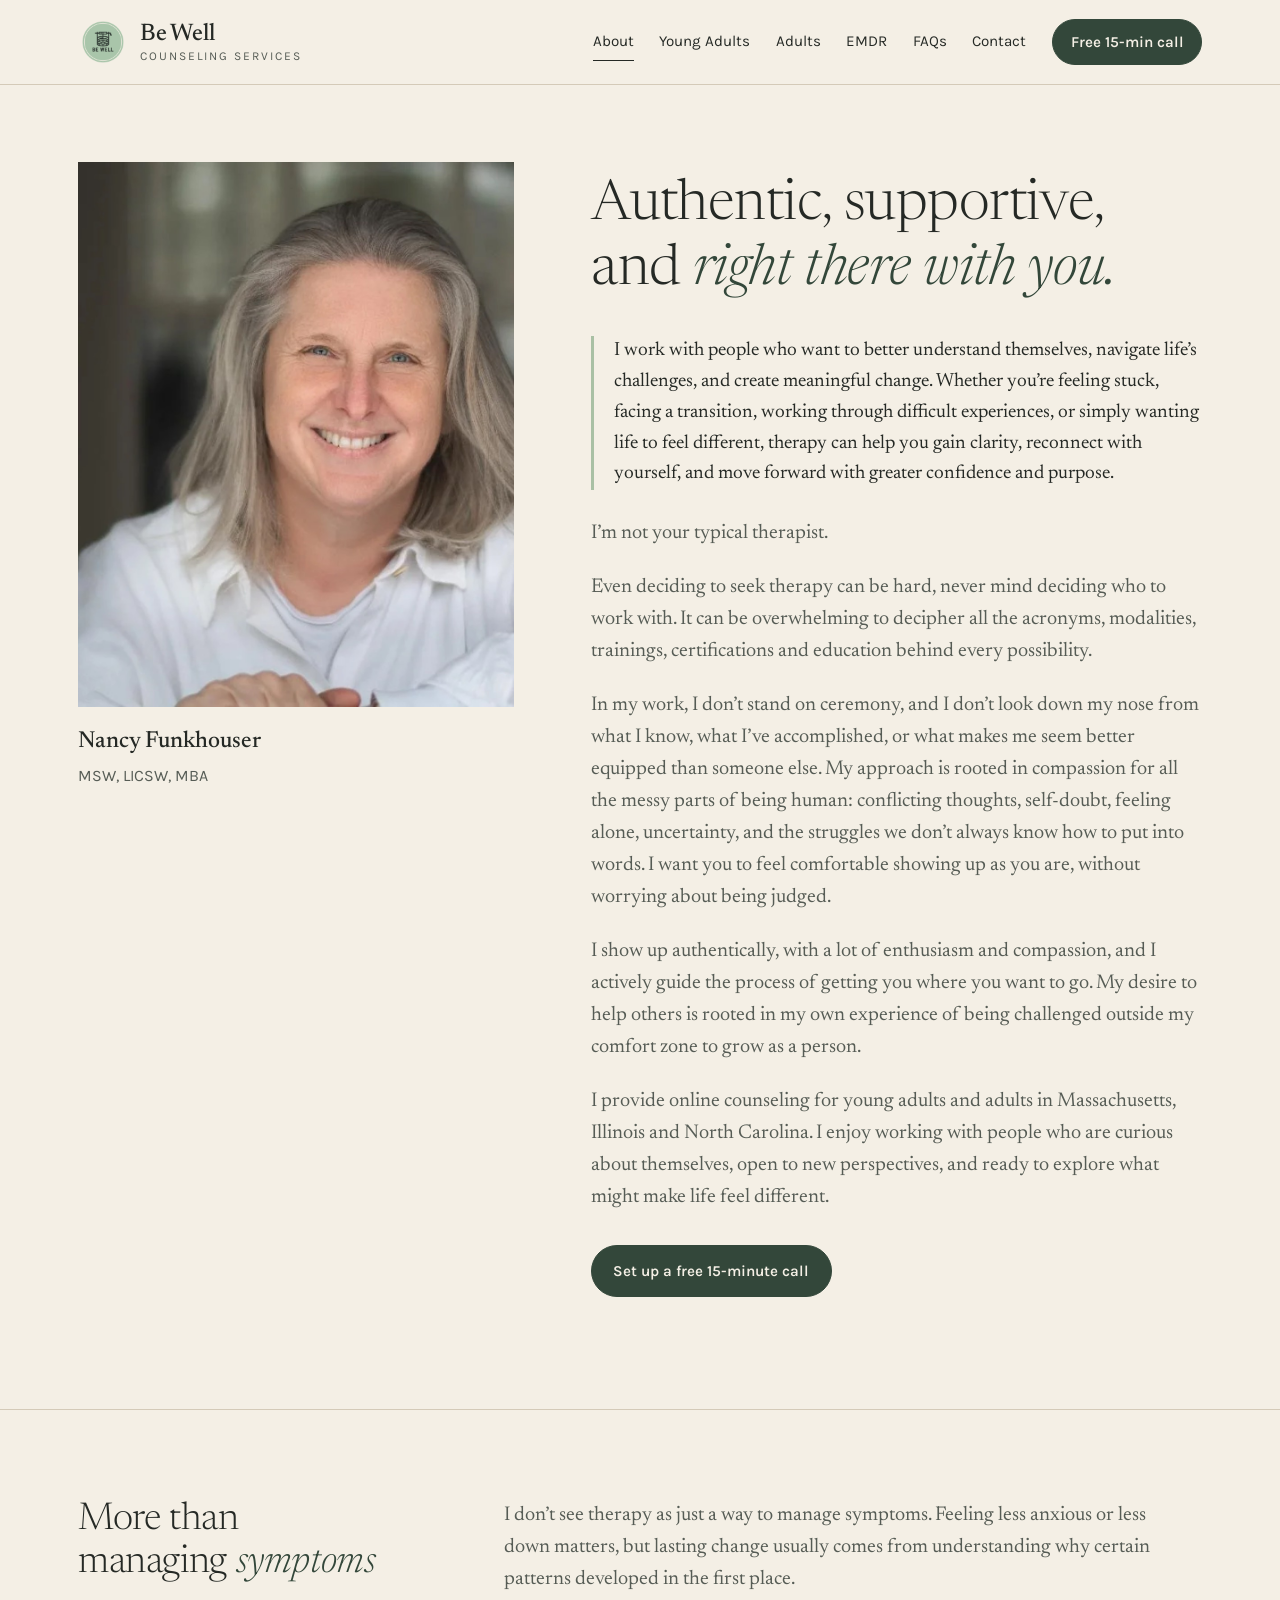
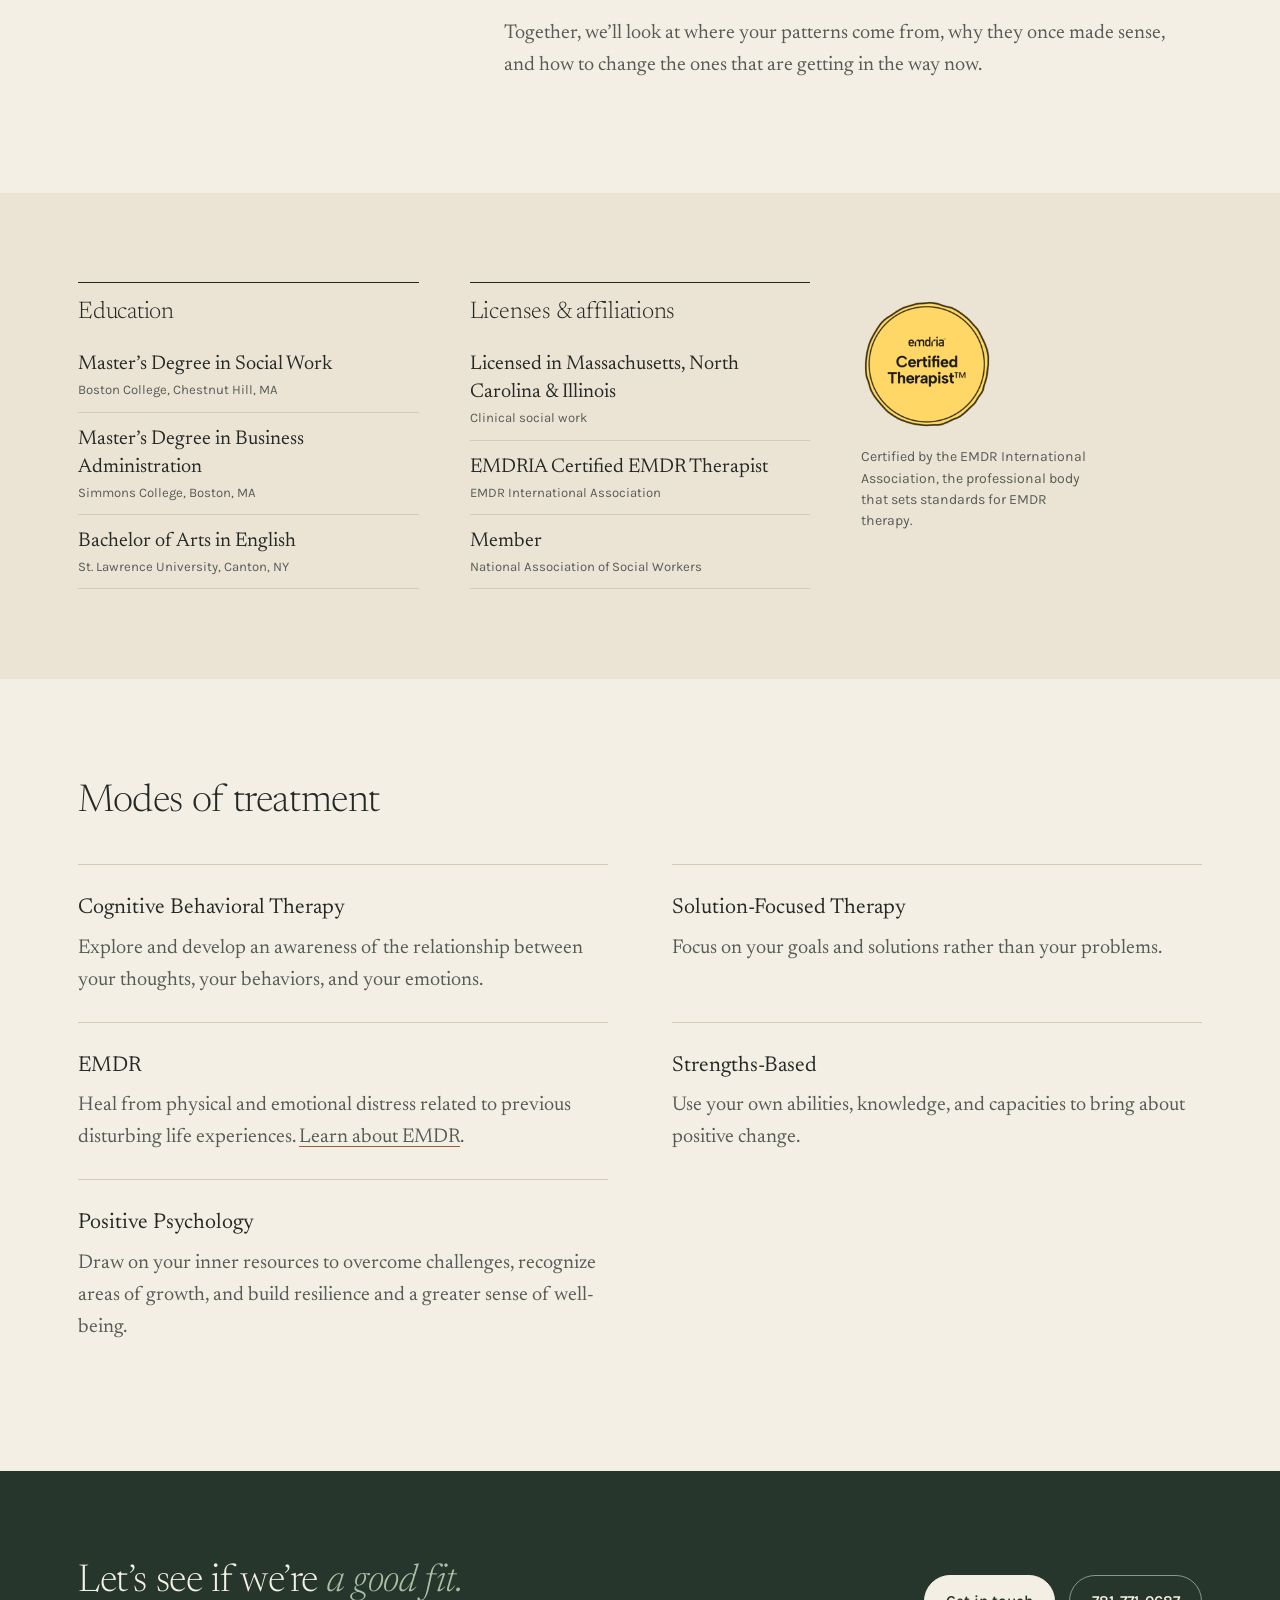
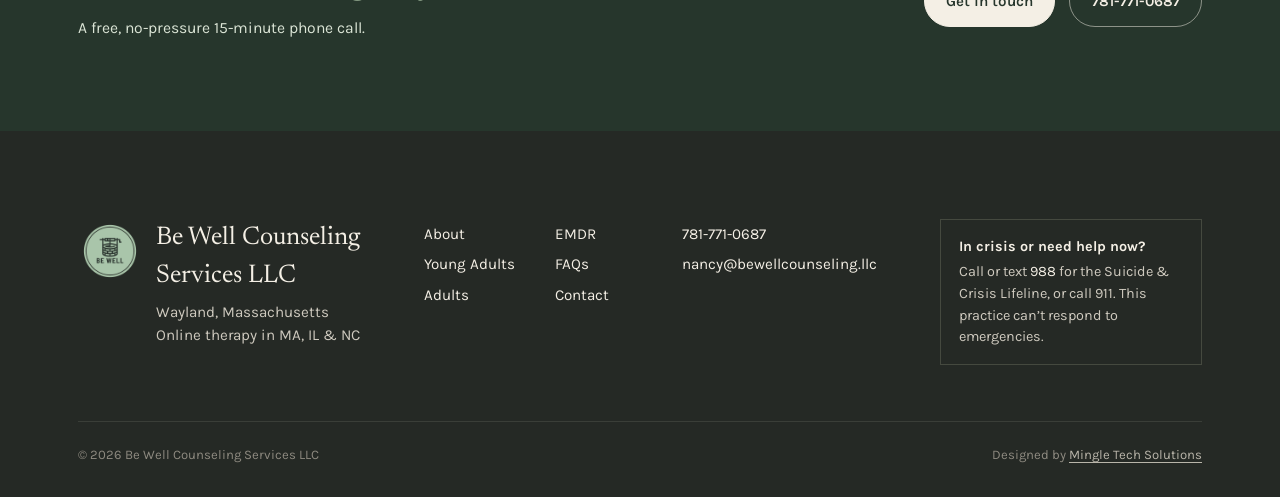
==== about.html @ 09e60519 "Shorten About photo caption to credentials only Co-Authored-By: Claude Opus 5.5 <noreply@anthropic.c" ====
<!doctype html>
<html lang="en">
<head>
  <meta charset="utf-8">
  <meta name="viewport" content="width=device-width, initial-scale=1">
  <title>About Nancy Funkhouser, LICSW | Be Well Counseling Services</title>
  <meta name="description" content="Nancy Funkhouser, MSW, LICSW, MBA is a licensed clinical social worker and EMDRIA Certified EMDR Therapist offering online therapy in MA, IL and NC.">
  <link rel="canonical" href="https://www.bewellcounseling.llc/about.html">
  <meta name="robots" content="index, follow, max-image-preview:large">
  <meta name="theme-color" content="#33473a">
  <meta property="og:type" content="website">
  <meta property="og:site_name" content="Be Well Counseling Services">
  <meta property="og:locale" content="en_US">
  <meta property="og:title" content="About Nancy Funkhouser, LICSW | Be Well Counseling Services">
  <meta property="og:description" content="Nancy Funkhouser, MSW, LICSW, MBA is a licensed clinical social worker and EMDRIA Certified EMDR Therapist offering online therapy in MA, IL and NC.">
  <meta property="og:url" content="https://www.bewellcounseling.llc/about.html">
  <meta property="og:image" content="https://www.bewellcounseling.llc/assets/img/og-image.jpg">
  <meta property="og:image:width" content="1200">
  <meta property="og:image:height" content="630">
  <meta property="og:image:alt" content="Nancy Funkhouser, LICSW, smiling on a sofa">
  <meta name="twitter:card" content="summary_large_image">
  <meta name="twitter:title" content="About Nancy Funkhouser, LICSW | Be Well Counseling Services">
  <meta name="twitter:description" content="Nancy Funkhouser, MSW, LICSW, MBA is a licensed clinical social worker and EMDRIA Certified EMDR Therapist offering online therapy in MA, IL and NC.">
  <meta name="twitter:image" content="https://www.bewellcounseling.llc/assets/img/og-image.jpg">
  <link rel="icon" href="assets/img/logo.png">
  <link rel="apple-touch-icon" href="assets/img/logo.png">
  <link rel="preconnect" href="https://fonts.googleapis.com">
  <link rel="preconnect" href="https://fonts.gstatic.com" crossorigin>
  <link href="https://fonts.googleapis.com/css2?family=Karla:wght@400;500;600&family=Newsreader:ital,opsz,wght@0,6..72,300..600;1,6..72,300..600&display=swap" rel="stylesheet">
  <link rel="stylesheet" href="assets/css/site.css">
  <script>document.documentElement.classList.add("js");</script>
  <script type="application/ld+json">
{
  "@context": "https://schema.org",
  "@graph": [
    {
      "@type": [
        "MedicalBusiness",
        "ProfessionalService"
      ],
      "@id": "https://www.bewellcounseling.llc/#practice",
      "name": "Be Well Counseling Services LLC",
      "alternateName": "Be Well Counseling Services",
      "url": "https://www.bewellcounseling.llc/",
      "logo": "https://www.bewellcounseling.llc/assets/img/logo.png",
      "image": "https://www.bewellcounseling.llc/assets/img/og-image.jpg",
      "description": "Online therapy and EMDR for adults and young adults (17+) in Massachusetts, Illinois and North Carolina with Nancy Funkhouser, MSW, LICSW, MBA.",
      "telephone": "+1-781-771-0687",
      "email": "nancy@bewellcounseling.llc",
      "address": {
        "@type": "PostalAddress",
        "addressLocality": "Wayland",
        "addressRegion": "MA",
        "addressCountry": "US"
      },
      "areaServed": [
        {
          "@type": "State",
          "name": "Massachusetts"
        },
        {
          "@type": "State",
          "name": "Illinois"
        },
        {
          "@type": "State",
          "name": "North Carolina"
        }
      ],
      "priceRange": "$200 per 55-minute session",
      "paymentAccepted": "Credit card, HSA, FSA, BCBS insurance",
      "isAcceptingNewPatients": true,
      "medicalSpecialty": "Psychiatric",
      "founder": {
        "@id": "https://www.bewellcounseling.llc/#nancy"
      },
      "employee": {
        "@id": "https://www.bewellcounseling.llc/#nancy"
      },
      "knowsAbout": [
        "Anxiety",
        "Depression",
        "Trauma",
        "EMDR therapy",
        "Stress",
        "Life transitions",
        "Relationships",
        "Parenting",
        "Young adult therapy",
        "Online therapy"
      ],
      "hasOfferCatalog": {
        "@type": "OfferCatalog",
        "name": "Therapy services",
        "itemListElement": [
          {
            "@type": "Offer",
            "itemOffered": {
              "@type": "Service",
              "name": "Therapy for adults",
              "url": "https://www.bewellcounseling.llc/adults.html",
              "serviceType": "Online therapy"
            }
          },
          {
            "@type": "Offer",
            "itemOffered": {
              "@type": "Service",
              "name": "Therapy for young adults (17+)",
              "url": "https://www.bewellcounseling.llc/young-adults.html",
              "serviceType": "Online therapy"
            }
          },
          {
            "@type": "Offer",
            "itemOffered": {
              "@type": "Service",
              "name": "EMDR therapy",
              "url": "https://www.bewellcounseling.llc/emdr.html",
              "serviceType": "Online therapy"
            }
          }
        ]
      }
    },
    {
      "@type": "Person",
      "@id": "https://www.bewellcounseling.llc/#nancy",
      "name": "Nancy Funkhouser",
      "honorificSuffix": "MSW, LICSW, MBA",
      "jobTitle": "Licensed Independent Clinical Social Worker",
      "url": "https://www.bewellcounseling.llc/about.html",
      "image": "https://www.bewellcounseling.llc/assets/img/nancy-wide.jpg",
      "worksFor": {
        "@id": "https://www.bewellcounseling.llc/#practice"
      },
      "alumniOf": [
        {
          "@type": "CollegeOrUniversity",
          "name": "Boston College"
        },
        {
          "@type": "CollegeOrUniversity",
          "name": "Simmons College"
        },
        {
          "@type": "CollegeOrUniversity",
          "name": "St. Lawrence University"
        }
      ],
      "memberOf": {
        "@type": "Organization",
        "name": "National Association of Social Workers"
      },
      "hasCredential": [
        {
          "@type": "EducationalOccupationalCredential",
          "credentialCategory": "license",
          "name": "Licensed Independent Clinical Social Worker (LICSW)",
          "recognizedBy": [
            {
              "@type": "State",
              "name": "Massachusetts"
            },
            {
              "@type": "State",
              "name": "Illinois"
            },
            {
              "@type": "State",
              "name": "North Carolina"
            }
          ]
        },
        {
          "@type": "EducationalOccupationalCredential",
          "credentialCategory": "certification",
          "name": "EMDRIA Certified EMDR Therapist",
          "recognizedBy": {
            "@type": "Organization",
            "name": "EMDR International Association"
          }
        }
      ],
      "knowsAbout": [
        "EMDR therapy",
        "Anxiety",
        "Depression",
        "Trauma",
        "Cognitive Behavioral Therapy",
        "Solution-Focused Therapy",
        "Positive Psychology"
      ]
    },
    {
      "@type": "WebSite",
      "@id": "https://www.bewellcounseling.llc/#website",
      "url": "https://www.bewellcounseling.llc/",
      "name": "Be Well Counseling Services",
      "publisher": {
        "@id": "https://www.bewellcounseling.llc/#practice"
      },
      "inLanguage": "en-US"
    }
  ]
}
  </script>
  <script type="application/ld+json">
{
  "@context": "https://schema.org",
  "@type": "AboutPage",
  "@id": "https://www.bewellcounseling.llc/about.html#webpage",
  "url": "https://www.bewellcounseling.llc/about.html",
  "name": "About Nancy Funkhouser, LICSW | Be Well Counseling Services",
  "description": "Nancy Funkhouser, MSW, LICSW, MBA is a licensed clinical social worker and EMDRIA Certified EMDR Therapist offering online therapy in MA, IL and NC.",
  "isPartOf": {
    "@id": "https://www.bewellcounseling.llc/#website"
  },
  "about": {
    "@id": "https://www.bewellcounseling.llc/#practice"
  },
  "inLanguage": "en-US",
  "mainEntity": {
    "@id": "https://www.bewellcounseling.llc/#nancy"
  },
  "breadcrumb": {
    "@type": "BreadcrumbList",
    "itemListElement": [
      {
        "@type": "ListItem",
        "position": 1,
        "name": "Home",
        "item": "https://www.bewellcounseling.llc/"
      },
      {
        "@type": "ListItem",
        "position": 2,
        "name": "About Nancy Funkhouser, LICSW",
        "item": "https://www.bewellcounseling.llc/about.html"
      }
    ]
  }
}
  </script>
</head>
<body>
  <a class="skip" href="#main">Skip to content</a>

  <header class="site-header">
    <div class="wrap">
      <a class="brand" href="index.html">
        <img src="assets/img/logo.png" alt="" width="50" height="50">
        <span><strong>Be Well</strong><small>Counseling Services</small></span>
      </a>
      <button class="menu-toggle" aria-expanded="false" aria-controls="site-nav"><span>Menu</span></button>
      <nav class="nav" id="site-nav" aria-label="Main">
        <a href="about.html" aria-current="page">About</a>
        <a href="young-adults.html">Young Adults</a>
        <a href="adults.html">Adults</a>
        <a href="emdr.html">EMDR</a>
        <a href="faqs.html">FAQs</a>
        <a href="contact.html">Contact</a>
        <a class="btn" href="contact.html">Free 15-min call</a>
      </nav>
    </div>
  </header>

  <main id="main">
    <section class="about-top">
      <div class="wrap">
        <figure>
          <img src="assets/img/nancy-wide.jpg" alt="Portrait of Nancy Funkhouser" width="1080" height="732">
          <figcaption><b>Nancy Funkhouser</b><span>MSW, LICSW, MBA</span></figcaption>
        </figure>
        <div class="body">
          <h1>Authentic, supportive, and <em>right there with you.</em></h1>
          <p class="about-lead">I work with people who want to better understand themselves, navigate life’s challenges, and create meaningful change. Whether you’re feeling stuck, facing a transition, working through difficult experiences, or simply wanting life to feel different, therapy can help you gain clarity, reconnect with yourself, and move forward with greater confidence and purpose.</p>
          <p>I’m not your typical therapist.</p>
          <p>Even deciding to seek therapy can be hard, never mind deciding who to work with. It can be overwhelming to decipher all the acronyms, modalities, trainings, certifications and education behind every possibility.</p>
          <p>In my work, I don’t stand on ceremony, and I don’t look down my nose from what I know, what I’ve accomplished, or what makes me seem better equipped than someone else. My approach is rooted in compassion for all the messy parts of being human: conflicting thoughts, self-doubt, feeling alone, uncertainty, and the struggles we don’t always know how to put into words. I want you to feel comfortable showing up as you are, without worrying about being judged.</p>
          <p>I show up authentically, with a lot of enthusiasm and compassion, and I actively guide the process of getting you where you want to go. My desire to help others is rooted in my own experience of being challenged outside my comfort zone to grow as a person.</p>
          <p>I provide online counseling for young adults and adults in Massachusetts, Illinois and North Carolina. I enjoy working with people who are curious about themselves, open to new perspectives, and ready to explore what might make life feel different.</p>
          <p style="margin-top:32px"><a class="btn" href="contact.html">Set up a free 15-minute call</a></p>
        </div>
      </div>
    </section>

    <section class="lede-block" style="border-top: 1px solid var(--rule)">
      <div class="wrap">
        <div>
          <h2>More than managing <em>symptoms</em></h2>
        </div>
        <div class="body">
          <p>I don’t see therapy as just a way to manage symptoms. Feeling less anxious or less down matters, but lasting change usually comes from understanding why certain patterns developed in the first place.</p>
          <p>Together, we’ll look at where your patterns come from, why they once made sense, and how to change the ones that are getting in the way now.</p>
        </div>
      </div>
    </section>

    <section class="cv">
      <div class="wrap">
        <div class="reveal">
          <h2>Education</h2>
          <ul>
            <li>Master’s Degree in Social Work<small>Boston College, Chestnut Hill, MA</small></li>
            <li>Master’s Degree in Business Administration<small>Simmons College, Boston, MA</small></li>
            <li>Bachelor of Arts in English<small>St. Lawrence University, Canton, NY</small></li>
          </ul>
        </div>
        <div class="reveal">
          <h2>Licenses &amp; affiliations</h2>
          <ul>
            <li>Licensed in Massachusetts, North Carolina &amp; Illinois<small>Clinical social work</small></li>
            <li>EMDRIA Certified EMDR Therapist<small>EMDR International Association</small></li>
            <li>Member<small>National Association of Social Workers</small></li>
          </ul>
        </div>
        <div class="reveal cv__badge">
          <img src="assets/img/emdria-certified.png" alt="EMDRIA Certified Therapist badge" width="200" height="200" loading="lazy">
          <p>Certified by the EMDR International Association, the professional body that sets standards for EMDR therapy.</p>
        </div>
      </div>
    </section>

    <section class="modes">
      <div class="wrap">
        <h2>Modes of treatment</h2>
        <dl>
          <div class="reveal"><dt>Cognitive Behavioral Therapy</dt><dd>Explore and develop an awareness of the relationship between your thoughts, your behaviors, and your emotions.</dd></div>
          <div class="reveal"><dt>Solution-Focused Therapy</dt><dd>Focus on your goals and solutions rather than your problems.</dd></div>
          <div class="reveal"><dt>EMDR</dt><dd>Heal from physical and emotional distress related to previous disturbing life experiences. <a href="emdr.html">Learn about EMDR</a>.</dd></div>
          <div class="reveal"><dt>Strengths-Based</dt><dd>Use your own abilities, knowledge, and capacities to bring about positive change.</dd></div>
          <div class="reveal"><dt>Positive Psychology</dt><dd>Draw on your inner resources to overcome challenges, recognize areas of growth, and build resilience and a greater sense of well-being.</dd></div>
        </dl>
      </div>
    </section>

    <section class="cta-band">
      <div class="wrap">
        <div>
          <h2>Let’s see if we’re <em>a good fit.</em></h2>
          <p>A free, no-pressure 15-minute phone call.</p>
        </div>
        <div class="actions">
          <a class="btn btn--light" href="contact.html">Get in touch</a>
          <a class="btn btn--ghost" href="tel:+17817710687">781-771-0687</a>
        </div>
      </div>
    </section>
  </main>

  <footer class="site-footer">
    <div class="wrap">
      <div class="footer-top">
        <div class="footer-brand">
          <img src="assets/img/logo.png" alt="" width="64" height="64">
          <p><strong>Be Well Counseling Services LLC</strong>Wayland, Massachusetts<br>Online therapy in MA, IL &amp; NC</p>
        </div>
        <nav aria-label="Footer">
          <ul class="footer-links">
            <li><a href="about.html">About</a></li>
            <li><a href="young-adults.html">Young Adults</a></li>
            <li><a href="adults.html">Adults</a></li>
            <li><a href="emdr.html">EMDR</a></li>
            <li><a href="faqs.html">FAQs</a></li>
            <li><a href="contact.html">Contact</a></li>
          </ul>
        </nav>
        <ul>
          <li><a href="tel:+17817710687">781-771-0687</a></li>
          <li><a href="mailto:nancy@bewellcounseling.llc">nancy@bewellcounseling.llc</a></li>
        </ul>
        <div class="crisis">
          <b>In crisis or need help now?</b>
          Call or text <a href="tel:988">988</a> for the Suicide &amp; Crisis Lifeline, or call 911. This practice can’t respond to emergencies.
        </div>
      </div>
      <div class="footer-bottom">
        <span>© <span data-year>2026</span> Be Well Counseling Services LLC</span>
        <span>Designed by <a href="https://mingletechsolutions.com" target="_blank" rel="noopener">Mingle Tech Solutions</a></span>
      </div>
    </div>
  </footer>

  <script src="assets/js/site.js"></script>
</body>
</html>
---- assets/css/site.css ----
/* Be Well Counseling Services: site styles */

:root {
  --paper: #f4efe5;
  --paper-deep: #ebe4d5;
  --card: #faf7f1;
  --ink: #252925;
  --ink-soft: #565c55;
  --sage: #a9c0a4;
  --sage-pale: #dbe5d6;
  --moss: #33473a;
  --moss-deep: #26362c;
  --clay: #a35a3c;
  --rule: #d4cab8;

  --serif: "Newsreader", "Iowan Old Style", Georgia, serif;
  --sans: "Karla", "Helvetica Neue", Arial, sans-serif;

  --wrap: 1220px;
  --gutter: clamp(20px, 4vw, 48px);
}

*, *::before, *::after { box-sizing: border-box; }

html { -webkit-text-size-adjust: 100%; scroll-behavior: smooth; }

body {
  margin: 0;
  background: var(--paper);
  color: var(--ink);
  font-family: var(--serif);
  font-size: clamp(18px, 1.05vw + 12px, 20px);
  line-height: 1.6;
  font-optical-sizing: auto;
  -webkit-font-smoothing: antialiased;
}

img { display: block; max-width: 100%; height: auto; }

a { color: inherit; text-decoration-color: var(--clay); text-decoration-thickness: 1px; text-underline-offset: 0.2em; }
a:hover { color: var(--clay); }

:focus-visible { outline: 2px solid var(--clay); outline-offset: 3px; }

h1, h2, h3, h4 { font-weight: 350; line-height: 1.12; margin: 0 0 0.5em; letter-spacing: -0.01em; }
h1 { font-size: clamp(2.2rem, 4.2vw, 3.6rem); font-weight: 300; line-height: 1.16; letter-spacing: -0.01em; }
h2 { font-size: clamp(1.8rem, 3vw, 2.6rem); font-weight: 300; }
h3 { font-size: clamp(1.4rem, 1.8vw, 1.7rem); }
h1, h2, h3 { text-wrap: balance; }
h1 em, h2 em, h3 em { font-style: italic; color: var(--moss); }

p { margin: 0 0 1.1em; }

.wrap { width: 100%; max-width: var(--wrap); margin: 0 auto; padding: 0 var(--gutter); }

.label {
  font-family: var(--sans);
  font-size: 0.875rem;
  font-weight: 600;
  letter-spacing: 0.12em;
  text-transform: uppercase;
  color: var(--ink-soft);
}

.skip { position: absolute; left: -999px; top: 0; background: var(--ink); color: var(--paper); padding: 10px 16px; z-index: 50; font-family: var(--sans); }
.skip:focus { left: 12px; top: 12px; }

/* ---------- Buttons ---------- */

.btn {
  display: inline-flex; align-items: center; gap: 0.6em;
  font-family: var(--sans); font-size: 0.95rem; font-weight: 600;
  padding: 0.85em 1.4em;
  background: var(--moss); color: var(--paper);
  border: 1px solid var(--moss);
  border-radius: 999px;
  text-decoration: none;
  transition: background 0.2s, color 0.2s, border-color 0.2s;
}
.btn:hover { background: var(--moss-deep); border-color: var(--moss-deep); color: var(--paper); }
.btn--ghost { background: transparent; color: var(--ink); border-color: var(--ink); }
.btn--ghost:hover { background: var(--ink); color: var(--paper); border-color: var(--ink); }
.btn--light { background: var(--paper); color: var(--moss-deep); border-color: var(--paper); }
.btn--light:hover { background: var(--sage-pale); border-color: var(--sage-pale); color: var(--moss-deep); }

.arrow-link {
  font-family: var(--sans); font-weight: 600; font-size: 0.95rem;
  text-decoration: none; border-bottom: 1px solid currentColor; padding-bottom: 2px;
}
.arrow-link::after { content: " →"; }

/* ---------- Header ---------- */

.site-header { position: relative; z-index: 20; border-bottom: 1px solid var(--rule); background: var(--paper); }
.site-header .wrap { display: flex; align-items: center; justify-content: space-between; gap: 24px; min-height: 84px; }

.brand { display: flex; align-items: center; gap: 12px; text-decoration: none; }
.brand img { width: 50px; height: 50px; }
.brand span { display: flex; flex-direction: column; line-height: 1.1; }
.brand strong { font-weight: 500; font-size: 1.5rem; letter-spacing: -0.01em; }
.brand small { font-family: var(--sans); font-size: 0.75rem; letter-spacing: 0.16em; text-transform: uppercase; color: var(--ink-soft); margin-top: 3px; }

.nav { display: flex; align-items: center; gap: clamp(14px, 2vw, 30px); font-family: var(--sans); font-size: 0.95rem; }
.nav a { text-decoration: none; padding: 6px 0; border-bottom: 1px solid transparent; white-space: nowrap; }
.nav a:hover { color: var(--ink); border-bottom-color: var(--clay); }
.nav a[aria-current="page"] { border-bottom-color: var(--ink); }
.nav .btn { padding: 0.65em 1.15em; border-bottom: 1px solid var(--moss); }
.nav .btn:hover { color: var(--paper); }

.menu-toggle { display: none; }

@media (max-width: 960px) {
  .menu-toggle {
    display: inline-flex; align-items: center; gap: 8px;
    font-family: var(--sans); font-weight: 600; font-size: 0.9rem;
    background: none; border: 1px solid var(--ink); border-radius: 999px;
    padding: 8px 16px; color: var(--ink); cursor: pointer;
  }
  .nav {
    position: absolute; top: 100%; left: 0; right: 0;
    flex-direction: column; align-items: stretch; gap: 0;
    background: var(--paper); border-bottom: 1px solid var(--rule);
    padding: 8px var(--gutter) 24px;
    display: none;
  }
  .nav.is-open { display: flex; }
  .nav a { padding: 14px 0; border-bottom: 1px solid var(--rule); font-size: 1.05rem; }
  .nav a[aria-current="page"] { border-bottom-color: var(--rule); color: var(--clay); }
  .nav .btn { margin-top: 18px; justify-content: center; border-bottom: 1px solid var(--moss); }
}

/* ---------- Home: hero ---------- */

.hero { padding: clamp(40px, 6vw, 88px) 0 clamp(56px, 7vw, 104px); }
.hero .wrap { display: grid; grid-template-columns: 1.08fr 0.92fr; gap: clamp(32px, 5vw, 80px); align-items: end; }
.hero__name { font-size: 1rem; }
.hero h1 { margin: 18px 0 28px; font-size: clamp(2.1rem, 3.8vw, 3.3rem); }
.hero__lede { font-size: 1.15em; line-height: 1.55; color: var(--ink); max-width: 36ch; margin-bottom: 14px; }
.hero__actions { display: flex; flex-wrap: wrap; gap: 14px 22px; align-items: center; margin-top: 34px; }
.hero__phone { font-family: var(--sans); font-size: 0.95rem; color: var(--ink-soft); }
.hero__phone a { color: var(--ink); font-weight: 600; }

.hero__figure { margin: 0; position: relative; }
.hero__figure img { aspect-ratio: 4 / 5; object-fit: cover; object-position: 50% center; width: 100%; border-radius: 220px 220px 4px 4px; }
.hero__figure figcaption {
  position: absolute; left: -28px; bottom: 36px;
  background: var(--card); padding: 16px 20px; max-width: 250px;
  font-family: var(--sans); font-size: 0.85rem; line-height: 1.45;
  box-shadow: 0 1px 0 var(--rule);
}
.hero__figure figcaption b { display: block; font-family: var(--serif); font-weight: 500; font-size: 1.1rem; margin-bottom: 2px; }

@media (max-width: 860px) {
  .hero .wrap { grid-template-columns: 1fr; }
  .hero__figure { max-width: 520px; }
  .hero__figure figcaption { left: 16px; bottom: 16px; }
}

/* ---------- Ticker of concerns ---------- */

.concerns { border-top: 1px solid var(--rule); border-bottom: 1px solid var(--rule); overflow: hidden; }
.concerns ul {
  list-style: none; margin: 0; padding: 18px 0;
  display: flex; flex-wrap: wrap; justify-content: center; gap: 8px 0;
  font-style: italic; font-size: 1.15rem; color: var(--ink-soft);
}
.concerns li { padding: 0 22px; position: relative; }
.concerns li + li::before { content: "·"; position: absolute; left: -3px; color: var(--clay); font-style: normal; }

/* ---------- Home: intro with Nancy ---------- */

.intro { padding: clamp(72px, 9vw, 130px) 0; }
.intro .wrap { display: grid; grid-template-columns: 5fr 7fr; gap: clamp(36px, 6vw, 96px); align-items: center; }
.intro__photo { margin: 0; }
.intro__photo img { aspect-ratio: 5 / 6; object-fit: cover; object-position: 40% center; width: 100%; }
.intro__photo figcaption { font-family: var(--sans); font-size: 0.85rem; color: var(--ink-soft); margin-top: 12px; }
.intro blockquote { margin: 0 0 32px; font-size: clamp(1.5rem, 2.4vw, 2.1rem); line-height: 1.3; letter-spacing: -0.01em; }
.intro blockquote::before { content: "“"; display: block; font-size: 4rem; line-height: 0.6; color: var(--sage); margin-bottom: 8px; }
.intro p { color: var(--ink-soft); max-width: 52ch; }

@media (max-width: 860px) { .intro .wrap { grid-template-columns: 1fr; } .intro__photo { max-width: 460px; } }

/* ---------- Home: services ---------- */

.services { padding: clamp(64px, 8vw, 112px) 0; background: var(--paper-deep); }
.services h2 { margin: 0 0 40px; }

.section-head { display: flex; justify-content: space-between; align-items: end; gap: 24px; flex-wrap: wrap; margin-bottom: 48px; }
.section-head h2 { margin: 0; max-width: 16ch; }
.section-head p { max-width: 38ch; color: var(--ink-soft); margin: 0; }

.service-cards { list-style: none; margin: 0; padding: 0; display: grid; grid-template-columns: repeat(3, 1fr); gap: clamp(24px, 3vw, 40px); }
.service-cards a { display: flex; flex-direction: column; height: 100%; text-decoration: none; color: inherit; }
.service-cards img { width: 100%; aspect-ratio: 4 / 3; object-fit: cover; margin-bottom: 20px; }
.service-cards h3 { margin: 0 0 8px; transition: color 0.2s; }
.service-cards p { margin: 0 0 16px; flex-grow: 1; color: var(--ink-soft); }
.service-cards .arrow-link { align-self: flex-start; }
.service-cards a:hover .arrow-link { color: var(--clay); }
.service-cards a:hover h3 { color: var(--moss); }

@media (max-width: 860px) { .service-cards { grid-template-columns: 1fr; gap: 40px; } }

/* ---------- Questions band ---------- */

.questions { background: var(--moss); color: var(--paper); padding: clamp(72px, 9vw, 128px) 0; position: relative; overflow: hidden; }
.questions .label { color: var(--sage); }
.questions .wrap { display: grid; grid-template-columns: 4fr 8fr; gap: clamp(32px, 6vw, 96px); }
.questions h2 { color: var(--paper); margin-top: 12px; }
.questions h2 em { color: var(--sage); }
.questions ol { list-style: none; margin: 0; padding: 0; }
.questions li {
  font-size: clamp(1.2rem, 1.6vw, 1.4rem); line-height: 1.5;
  padding: 22px 0; border-top: 1px solid rgba(244, 239, 229, 0.18);
}
.questions li:last-child { border-bottom: 1px solid rgba(244, 239, 229, 0.18); }
.questions p { color: var(--sage-pale); }
.questions .note { margin-top: 32px; font-size: 1rem; }

@media (max-width: 860px) { .questions .wrap { grid-template-columns: 1fr; } }

/* ---------- Home: what you can explore ---------- */

.explore { background: var(--paper-deep); padding: clamp(72px, 9vw, 128px) 0; }
.explore h2 { margin: 0 0 clamp(32px, 4vw, 48px); max-width: 22ch; }
.explore__qs { list-style: none; margin: 0; padding: 0; max-width: 1040px; font-size: clamp(1.35rem, 2.2vw, 1.9rem); line-height: 1.55; letter-spacing: -0.01em; color: var(--ink); }
.explore__qs li { display: inline; }
.explore__qs li:not(:last-child)::after { content: "·"; margin: 0 0.45em; color: var(--clay); }
.explore__last { font-style: italic; color: var(--moss); }
@media (min-width: 760px) { .explore__qs li { white-space: nowrap; } }

/* ---------- Process ---------- */

.process { padding: clamp(72px, 9vw, 128px) 0; }
.steps { list-style: none; margin: 0; padding: 0; display: grid; grid-template-columns: repeat(3, 1fr); gap: clamp(24px, 4vw, 56px); counter-reset: step; }
.steps li { counter-increment: step; border-top: 1px solid var(--ink); padding-top: 22px; }
.steps li::before { content: "Step " counter(step); display: block; font-family: var(--sans); font-size: 0.875rem; font-weight: 600; letter-spacing: 0.12em; text-transform: uppercase; color: var(--clay); margin-bottom: 14px; }
.steps h3 { margin-bottom: 10px; }
.steps p { color: var(--ink-soft); font-size: 0.98em; }

.facts { margin-top: clamp(56px, 7vw, 96px); display: grid; grid-template-columns: repeat(4, 1fr); border: 1px solid var(--rule); background: var(--card); }
.facts div { padding: 26px 24px; border-right: 1px solid var(--rule); }
.facts div:last-child { border-right: 0; }
.facts dt { font-family: var(--sans); font-size: 0.875rem; font-weight: 600; letter-spacing: 0.12em; text-transform: uppercase; color: var(--ink-soft); margin-bottom: 8px; }
.facts dd { margin: 0; font-size: 1.05rem; line-height: 1.4; }
.facts dd b { display: block; font-weight: 400; font-size: 1.9rem; line-height: 1.1; margin-bottom: 4px; }

@media (max-width: 860px) {
  .steps { grid-template-columns: 1fr; }
  .facts { grid-template-columns: 1fr 1fr; }
  .facts div { border-bottom: 1px solid var(--rule); }
  .facts div:nth-child(even) { border-right: 0; }
  .facts div:nth-last-child(-n+2) { border-bottom: 0; }
}
@media (max-width: 480px) {
  .facts { grid-template-columns: 1fr; }
  .facts div, .facts div:nth-last-child(-n+2) { border-right: 0; border-bottom: 1px solid var(--rule); }
  .facts div:last-child { border-bottom: 0; }
}

/* ---------- Booking ---------- */

.booking { padding: clamp(72px, 9vw, 120px) 0; background: var(--paper-deep); }
.booking .wrap { display: grid; grid-template-columns: 4fr 8fr; gap: clamp(32px, 5vw, 72px); align-items: start; }
.booking h2 { margin-top: 0; }
.booking__aside p { color: var(--ink-soft); }
.booking__contact { margin-top: 28px; font-family: var(--sans); font-size: 0.98rem; line-height: 1.9; }
.booking__contact a { font-weight: 600; }
.booking__widget { background: var(--card); border: 1px solid var(--rule); padding: clamp(12px, 2vw, 24px); }
.booking__fallback { margin: 0; font-family: var(--sans); font-size: 0.95rem; color: var(--ink-soft); padding: 12px; }

@media (max-width: 860px) { .booking .wrap { grid-template-columns: 1fr; } }

/* ---------- Interior pages ---------- */

.page-hero { position: relative; color: var(--paper); min-height: clamp(380px, 52vh, 560px); display: flex; align-items: flex-end; overflow: hidden; }
.page-hero > img { position: absolute; inset: 0; width: 100%; height: 100%; object-fit: cover; }
.page-hero::after {
  content: ""; position: absolute; inset: 0;
  background:
    linear-gradient(90deg, rgba(20, 28, 22, 0.55) 0%, rgba(20, 28, 22, 0.12) 65%),
    linear-gradient(180deg, rgba(20, 28, 22, 0) 35%, rgba(20, 28, 22, 0.6) 100%);
}
.page-hero h1 { text-shadow: 0 1px 24px rgba(0, 0, 0, 0.25); }
.page-hero .wrap { position: relative; z-index: 1; padding-bottom: clamp(36px, 5vw, 64px); }
.page-hero .label { color: var(--sage-pale); }
.page-hero h1 { margin: 0; }
.page-hero h1 em { color: var(--sage-pale); }

.page-title { padding: clamp(56px, 7vw, 100px) 0 clamp(32px, 4vw, 56px); border-bottom: 1px solid var(--rule); }
.page-title h1 { margin: 0; }

.lede-block { padding: clamp(56px, 7vw, 104px) 0; }
.lede-block .wrap { display: grid; grid-template-columns: 4fr 8fr; gap: clamp(32px, 6vw, 96px); }
.lede-block .sub { font-family: var(--sans); font-size: 0.95rem; color: var(--ink-soft); border-top: 1px solid var(--ink); padding-top: 16px; }
.lede-block .big { font-size: clamp(1.35rem, 2vw, 1.75rem); line-height: 1.4; letter-spacing: -0.005em; }
.lede-block .body { max-width: 62ch; }
.lede-block .body p:not(.big) { color: var(--ink-soft); }

@media (max-width: 860px) { .lede-block .wrap { grid-template-columns: 1fr; } }

.split { padding: clamp(56px, 7vw, 104px) 0; }
.split .wrap { display: grid; grid-template-columns: 1fr 1fr; gap: clamp(32px, 6vw, 96px); align-items: center; }
.split--flip figure { order: 2; }
.split figure { margin: 0; }
.split figure img { width: 100%; aspect-ratio: 4 / 5; object-fit: cover; }
.split figure.wide img { aspect-ratio: 3 / 2; }
.split h2 { margin-top: 0; }

@media (max-width: 860px) { .split .wrap { grid-template-columns: 1fr; } .split--flip figure { order: 0; } }

.q-list { list-style: none; margin: 24px 0 0; padding: 0; }
.q-list li { font-size: 1.05em; line-height: 1.55; padding: 16px 0 16px 34px; border-top: 1px solid var(--rule); position: relative; }
.q-list li::before { content: "?"; position: absolute; left: 0; top: 16px; font-family: var(--sans); font-style: normal; font-weight: 600; font-size: 0.8rem; color: var(--clay); width: 22px; height: 22px; border: 1px solid var(--clay); border-radius: 50%; display: grid; place-items: center; margin-top: 4px; }

.lists { padding: clamp(56px, 7vw, 104px) 0; background: var(--paper-deep); }
.lists .wrap { display: grid; grid-template-columns: 1fr 1fr; gap: clamp(36px, 6vw, 96px); }
.lists h2 { font-size: clamp(1.6rem, 2.4vw, 2.1rem); margin-bottom: 8px; }
.lists .intro-line { color: var(--ink-soft); font-size: 0.98em; }

.tick-list, .dash-list { list-style: none; margin: 20px 0 0; padding: 0; }
.tick-list li, .dash-list li { padding: 11px 0 11px 30px; border-top: 1px solid var(--rule); position: relative; line-height: 1.45; }
.dash-list li::before { content: ""; position: absolute; left: 2px; top: 1.15em; width: 14px; height: 1px; background: var(--ink-soft); }
.tick-list li::before {
  content: ""; position: absolute; left: 2px; top: 0.95em; width: 12px; height: 7px;
  border-left: 1.5px solid var(--moss); border-bottom: 1.5px solid var(--moss); transform: rotate(-45deg);
}
.cols-2 { columns: 2; column-gap: 40px; }
.cols-2 li { break-inside: avoid; }

@media (max-width: 860px) { .lists .wrap { grid-template-columns: 1fr; } }
@media (max-width: 560px) { .cols-2 { columns: 1; } }

.closing { padding: clamp(72px, 9vw, 128px) 0; text-align: left; }
.closing .wrap { max-width: 980px; }
.closing p.statement { font-size: clamp(1.5rem, 2.6vw, 2.2rem); line-height: 1.32; letter-spacing: -0.01em; margin-bottom: 36px; }
.closing p.statement em { color: var(--moss); }

/* CTA band (shared) */
.cta-band { background: var(--moss-deep); color: var(--paper); padding: clamp(56px, 7vw, 96px) 0; }
.cta-band .wrap { display: flex; justify-content: space-between; align-items: center; gap: 32px; flex-wrap: wrap; }
.cta-band h2 { color: var(--paper); margin: 0; max-width: 28ch; }
.cta-band h2 em { color: var(--sage); }
.cta-band p { color: var(--sage-pale); margin: 12px 0 0; font-family: var(--sans); font-size: 0.98rem; }
.cta-band .actions { display: flex; flex-wrap: wrap; gap: 14px; }
.cta-band .btn--ghost { color: var(--paper); border-color: rgba(244, 239, 229, 0.5); }
.cta-band .btn--ghost:hover { background: var(--paper); color: var(--moss-deep); }

/* Video embed */
.video { position: relative; aspect-ratio: 16 / 9; background: var(--ink); }
.video iframe { position: absolute; inset: 0; width: 100%; height: 100%; border: 0; }

/* ---------- About ---------- */

.about-top { padding: clamp(48px, 6vw, 88px) 0 clamp(56px, 7vw, 104px); }
.about-top .wrap { display: grid; grid-template-columns: 5fr 7fr; gap: clamp(36px, 6vw, 96px); align-items: start; }
.about-top figure { margin: 0; position: sticky; top: 24px; }
.about-top figure img { width: 100%; aspect-ratio: 4 / 5; object-fit: cover; object-position: 38% center; }
.about-top figcaption { margin-top: 16px; }
.about-top figcaption b { display: block; font-weight: 500; font-size: 1.45rem; }
.about-top figcaption span { font-family: var(--sans); font-size: 1rem; color: var(--ink-soft); }
.about-top h1 { font-size: clamp(2.3rem, 4.4vw, 3.8rem); margin: 12px 0 32px; }
.about-top .body p { color: var(--ink-soft); }
.about-top .body .about-lead { color: var(--ink); font-size: clamp(1.15rem, 1.5vw, 1.3rem); line-height: 1.6; border-left: 3px solid var(--sage); padding-left: 20px; margin-bottom: 1.4em; }

@media (max-width: 860px) { .about-top .wrap { grid-template-columns: 1fr; } .about-top figure { position: static; max-width: 440px; } }

.cv { padding: clamp(56px, 7vw, 104px) 0; background: var(--paper-deep); }
.cv .wrap { display: grid; grid-template-columns: repeat(3, 1fr); gap: clamp(28px, 4vw, 56px); }
.cv h2 { font-size: 1.5rem; border-top: 1px solid var(--ink); padding-top: 16px; }
.cv ul { list-style: none; margin: 0; padding: 0; }
.cv li { padding: 12px 0; border-bottom: 1px solid var(--rule); line-height: 1.4; }
.cv li small { display: block; font-family: var(--sans); font-size: 0.82rem; color: var(--ink-soft); margin-top: 3px; }

.cv__badge { display: flex; flex-direction: column; align-items: flex-start; gap: 16px; padding-top: 16px; }
.cv__badge img { width: 132px; height: 132px; }
.cv__badge p { font-family: var(--sans); font-size: 0.88rem; line-height: 1.5; color: var(--ink-soft); margin: 0; max-width: 30ch; }
.cert-line { display: flex; align-items: center; gap: 16px; margin-top: 24px; }
.cert-line img { width: 72px; height: 72px; }
.cert-line .label { margin: 0; line-height: 1.6; font-size: 1rem; }

@media (max-width: 860px) { .cv .wrap { grid-template-columns: 1fr; } }

.modes { padding: clamp(64px, 8vw, 120px) 0; }
.modes dl { margin: 40px 0 0; display: grid; grid-template-columns: 1fr 1fr; gap: 0 clamp(32px, 5vw, 72px); }
.modes dl div { padding: 26px 0; border-top: 1px solid var(--rule); }
.modes dt { font-size: 1.35rem; margin-bottom: 6px; }
.modes dd { margin: 0; color: var(--ink-soft); }

@media (max-width: 760px) { .modes dl { grid-template-columns: 1fr; } }

/* ---------- FAQ ---------- */

.faq { padding: clamp(48px, 6vw, 88px) 0 clamp(72px, 9vw, 128px); }
.faq .wrap { display: grid; grid-template-columns: 3fr 9fr; gap: clamp(32px, 5vw, 80px); align-items: start; }
.faq__nav { position: sticky; top: 24px; font-family: var(--sans); font-size: 0.95rem; }
.faq__nav ol { list-style: none; margin: 14px 0 0; padding: 0; }
.faq__nav li { border-top: 1px solid var(--rule); }
.faq__nav a { display: block; padding: 10px 0; text-decoration: none; }
.faq__group { margin-bottom: 64px; scroll-margin-top: 24px; }
.faq__group h2 { font-size: clamp(1.7rem, 2.6vw, 2.2rem); margin-bottom: 12px; }

.faq details { border-top: 1px solid var(--rule); }
.faq details:last-of-type { border-bottom: 1px solid var(--rule); }
.faq summary {
  list-style: none; cursor: pointer; padding: 22px 48px 22px 0; position: relative;
  font-size: 1.2rem; line-height: 1.35;
}
.faq summary::-webkit-details-marker { display: none; }
.faq summary::after {
  content: ""; position: absolute; right: 6px; top: 50%; width: 12px; height: 12px;
  border-right: 1.5px solid var(--ink); border-bottom: 1.5px solid var(--ink);
  transform: translateY(-75%) rotate(45deg); transition: transform 0.2s;
}
.faq details[open] summary::after { transform: translateY(-25%) rotate(-135deg); }
.faq summary:hover { color: var(--moss); }
.faq details > div { padding: 0 0 24px; max-width: 64ch; color: var(--ink-soft); }

@media (max-width: 860px) { .faq .wrap { grid-template-columns: 1fr; } .faq__nav { position: static; } }

/* ---------- Contact ---------- */

.contact-grid { padding: clamp(48px, 6vw, 88px) 0 clamp(72px, 9vw, 120px); }
.contact-grid .wrap { display: grid; grid-template-columns: 5fr 7fr; gap: clamp(36px, 6vw, 96px); align-items: start; }
.contact-card { border-top: 1px solid var(--ink); }
.contact-card div { padding: 22px 0; border-bottom: 1px solid var(--rule); }
.contact-card .label { display: block; margin-bottom: 6px; }
.contact-card a, .contact-card p { font-size: 1.5rem; line-height: 1.3; margin: 0; }
.contact-card a { text-decoration: none; }
.contact-card a:hover { text-decoration: underline; }
.contact-portrait { margin: 36px 0 0; display: flex; gap: 18px; align-items: center; }
.contact-portrait img { width: 96px; height: 96px; border-radius: 50%; object-fit: cover; }
.contact-portrait p { margin: 0; font-size: 1.05em; color: var(--ink-soft); }
.contact-portrait b { color: var(--ink); font-weight: 500; display: block; font-size: 1.15em; }

@media (max-width: 860px) { .contact-grid .wrap { grid-template-columns: 1fr; } }

.contact-form { margin-top: 28px; background: var(--card); border: 1px solid var(--rule); padding: clamp(20px, 3vw, 36px); display: grid; gap: 20px; }
.contact-form .hp { position: absolute; left: -9999px; width: 1px; height: 1px; opacity: 0; }
.field-row { display: grid; grid-template-columns: 1fr 1fr; gap: 20px; }
.field { display: grid; gap: 6px; border: 0; margin: 0; padding: 0; min-width: 0; }
.field > span, .field legend { font-family: var(--sans); font-size: 0.85rem; font-weight: 600; color: var(--ink); padding: 0; margin-bottom: 6px; }
.field em { font-weight: 400; font-style: normal; color: var(--ink-soft); }
.field input, .field textarea {
  width: 100%; font: inherit; font-size: 1rem; color: var(--ink);
  background: var(--paper); border: 1px solid var(--rule); border-radius: 4px; padding: 12px 14px;
}
.field textarea { resize: vertical; min-height: 120px; }
.field input:focus, .field textarea:focus { outline: none; border-color: var(--moss); box-shadow: 0 0 0 3px var(--sage-pale); }
.choices { display: flex; flex-wrap: wrap; gap: 10px 24px; font-family: var(--sans); font-size: 0.95rem; }
.choices label { display: inline-flex; align-items: center; gap: 8px; cursor: pointer; }
.choices input { accent-color: var(--moss); width: 18px; height: 18px; margin: 0; }
.form-note { margin: 0; font-family: var(--sans); font-size: 0.85rem; line-height: 1.5; color: var(--ink-soft); }
.contact-form .btn { justify-self: start; cursor: pointer; }
.contact-form .btn[disabled] { opacity: 0.6; cursor: wait; }
.form-status { margin: 0; font-family: var(--sans); font-size: 0.95rem; }
.form-status:empty { display: none; }
.form-status.is-ok { color: var(--moss); }
.form-status.is-error { color: var(--clay); }

@media (max-width: 560px) { .field-row { grid-template-columns: 1fr; } }


/* ---------- Footer ---------- */

.site-footer { background: var(--ink); color: #cfcabf; padding: clamp(56px, 7vw, 88px) 0 32px; font-family: var(--sans); font-size: 0.95rem; }
.site-footer a { color: var(--paper); text-decoration: none; }
.site-footer a:hover { text-decoration: underline; color: var(--paper); }
.footer-top { display: grid; grid-template-columns: 1.4fr 1fr 1fr 1.2fr; gap: 40px; }
.footer-brand { display: flex; gap: 14px; align-items: flex-start; }
.footer-brand img { width: 64px; height: 64px; }
.footer-brand p { margin: 0; line-height: 1.5; }
.footer-brand strong { display: block; font-family: var(--serif); font-weight: 400; font-size: 1.6rem; color: var(--paper); margin-bottom: 6px; }
.site-footer ul { list-style: none; margin: 0; padding: 0; line-height: 2; }
.footer-links { display: grid; grid-template-rows: repeat(3, auto); grid-auto-flow: column; grid-auto-columns: max-content; column-gap: 40px; }
.footer-bottom a { color: #b9b5aa; text-decoration: underline; text-underline-offset: 3px; }
.crisis { border: 1px solid #45493f; padding: 16px 18px; line-height: 1.5; font-size: 0.9rem; }
.crisis b { color: var(--paper); display: block; margin-bottom: 4px; }
.footer-bottom { margin-top: 56px; padding-top: 22px; border-top: 1px solid #3a3e38; display: flex; justify-content: space-between; gap: 12px; font-size: 0.82rem; color: #8e8a80; }
@media (max-width: 560px) { .footer-bottom { flex-direction: column; gap: 4px; } }

@media (max-width: 960px) { .footer-top { grid-template-columns: 1fr 1fr; } }
@media (max-width: 560px) { .footer-top { grid-template-columns: 1fr; } }

/* ---------- Motion ---------- */

@media (prefers-reduced-motion: no-preference) {
  .js .reveal { opacity: 0; transform: translateY(14px); transition: opacity 0.8s ease, transform 0.8s ease; }
  .reveal.is-in { opacity: 1; transform: none; }
}

.nowrap { white-space: nowrap; }
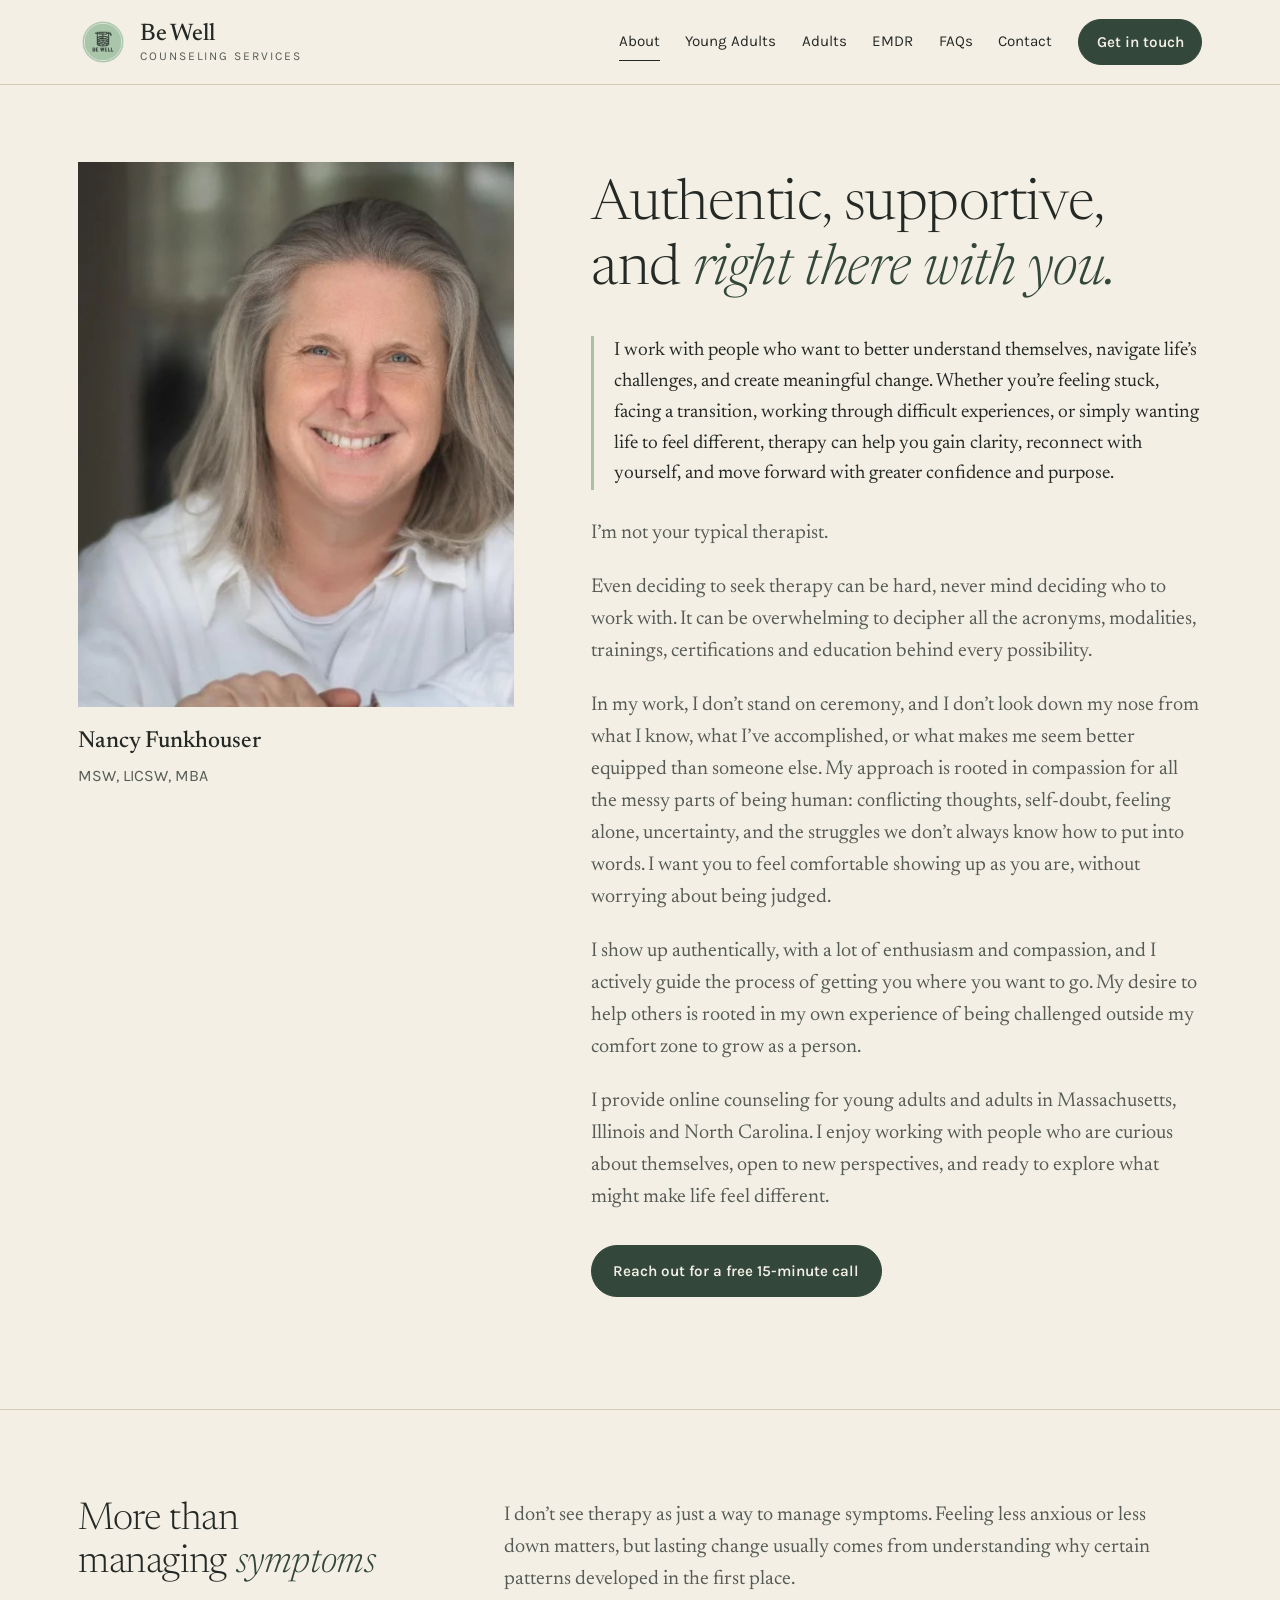
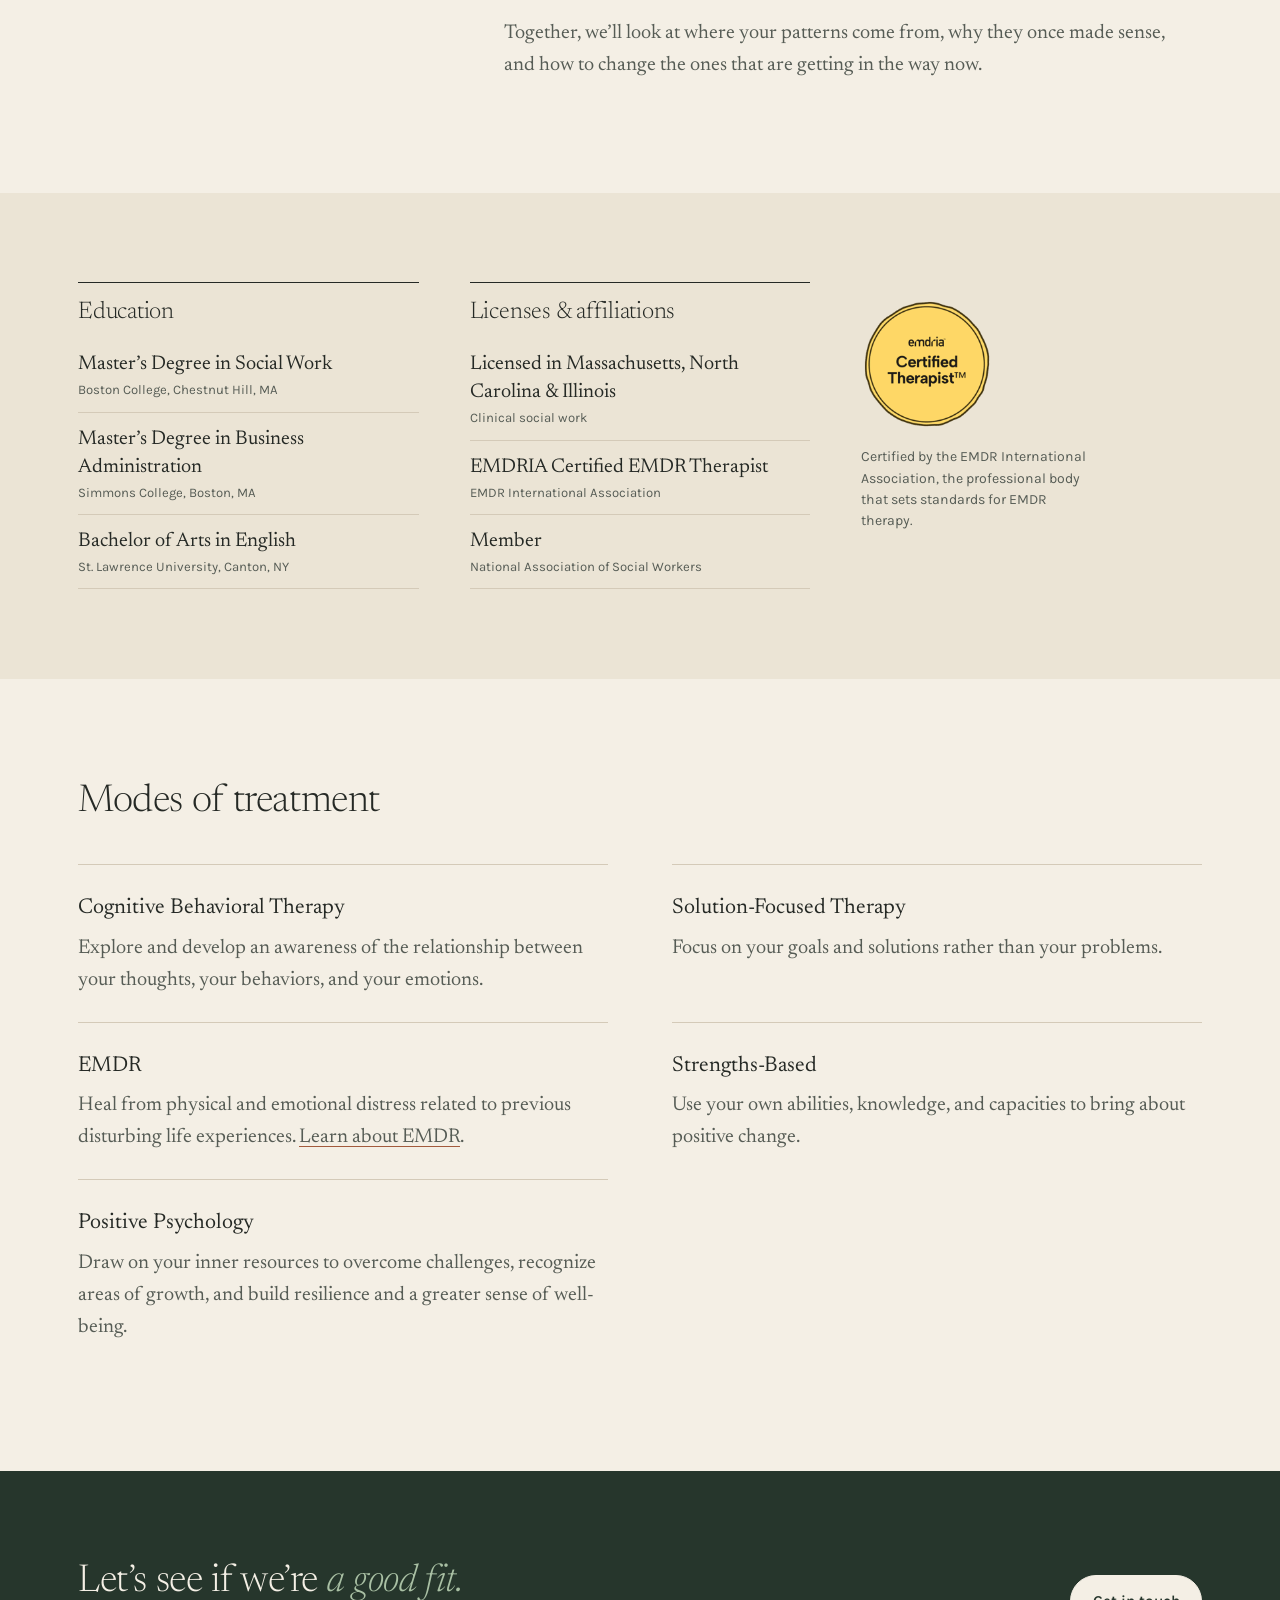
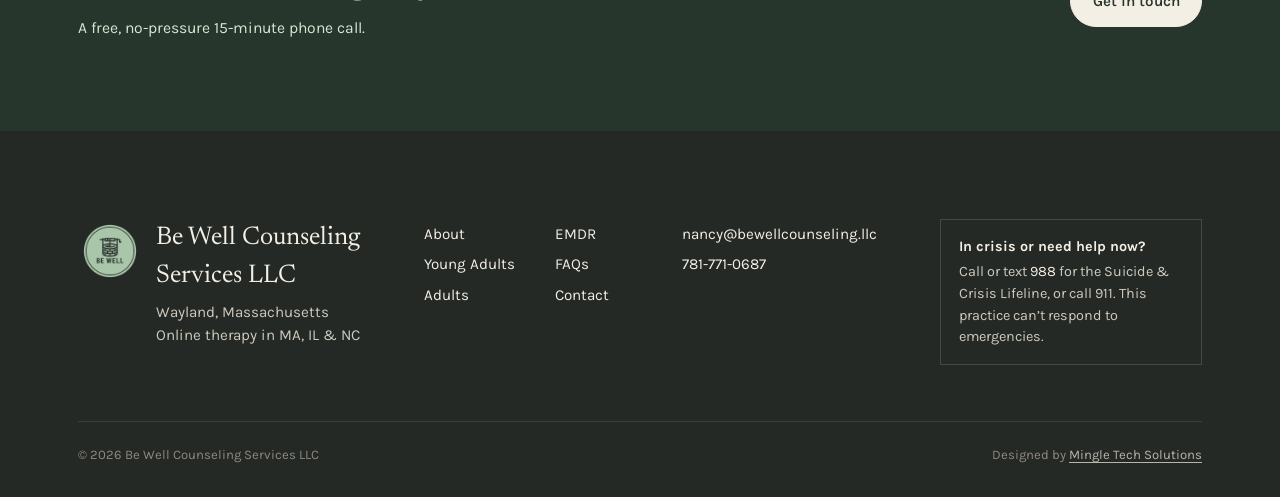
==== commit 15e93c57: "Point calls to action at the contact form instead of the phone - Header, hero, About and banner butt" ====
--- a/about.html
+++ b/about.html
@@ -260,7 +260,7 @@
         <a href="emdr.html">EMDR</a>
         <a href="faqs.html">FAQs</a>
         <a href="contact.html">Contact</a>
-        <a class="btn" href="contact.html">Free 15-min call</a>
+        <a class="btn" href="contact.html">Get in touch</a>
       </nav>
     </div>
   </header>
@@ -280,7 +280,7 @@
           <p>In my work, I don’t stand on ceremony, and I don’t look down my nose from what I know, what I’ve accomplished, or what makes me seem better equipped than someone else. My approach is rooted in compassion for all the messy parts of being human: conflicting thoughts, self-doubt, feeling alone, uncertainty, and the struggles we don’t always know how to put into words. I want you to feel comfortable showing up as you are, without worrying about being judged.</p>
           <p>I show up authentically, with a lot of enthusiasm and compassion, and I actively guide the process of getting you where you want to go. My desire to help others is rooted in my own experience of being challenged outside my comfort zone to grow as a person.</p>
           <p>I provide online counseling for young adults and adults in Massachusetts, Illinois and North Carolina. I enjoy working with people who are curious about themselves, open to new perspectives, and ready to explore what might make life feel different.</p>
-          <p style="margin-top:32px"><a class="btn" href="contact.html">Set up a free 15-minute call</a></p>
+          <p style="margin-top:32px"><a class="btn" href="contact.html">Reach out for a free 15-minute call</a></p>
         </div>
       </div>
     </section>
@@ -343,7 +343,6 @@
         </div>
         <div class="actions">
           <a class="btn btn--light" href="contact.html">Get in touch</a>
-          <a class="btn btn--ghost" href="tel:+17817710687">781-771-0687</a>
         </div>
       </div>
     </section>
@@ -367,8 +366,8 @@
           </ul>
         </nav>
         <ul>
+          <li><a href="mailto:nancy@bewellcounseling.llc">nancy@bewellcounseling.llc</a></li>
           <li><a href="tel:+17817710687">781-771-0687</a></li>
-          <li><a href="mailto:nancy@bewellcounseling.llc">nancy@bewellcounseling.llc</a></li>
         </ul>
         <div class="crisis">
           <b>In crisis or need help now?</b>
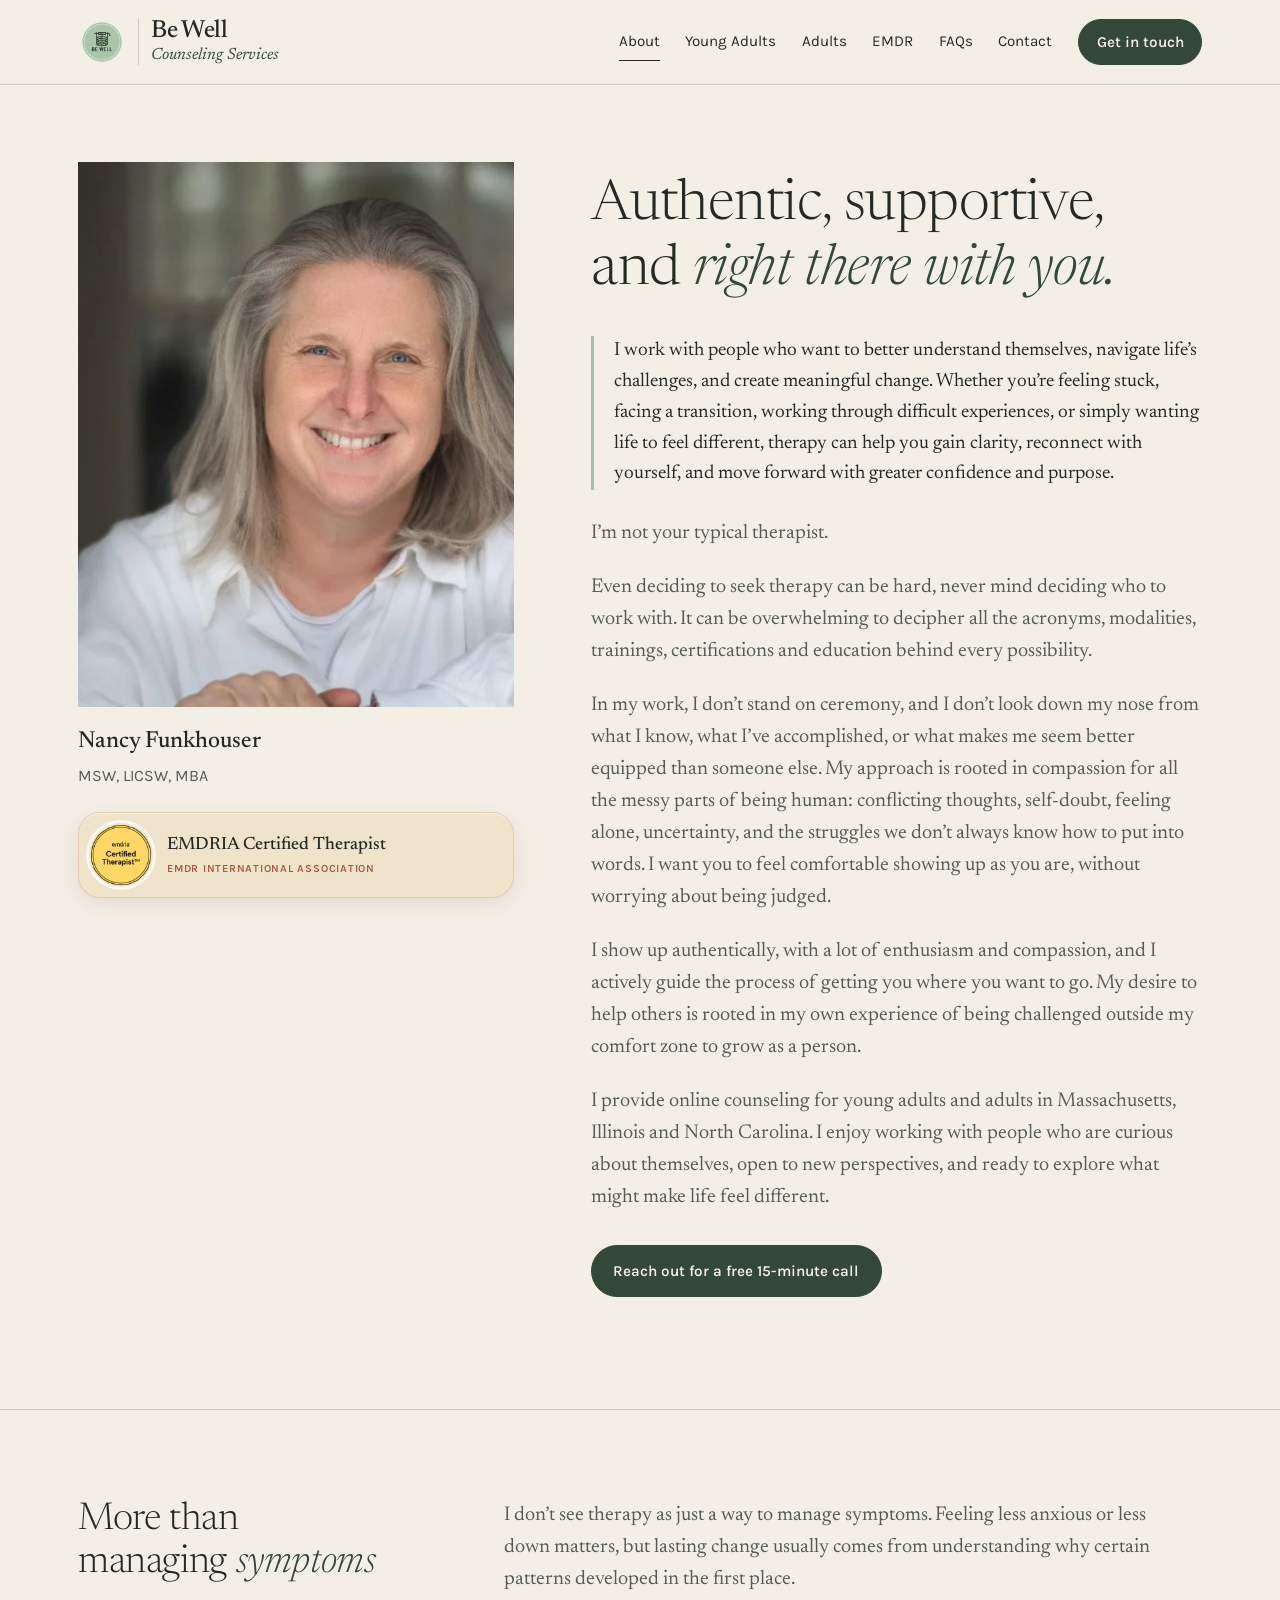
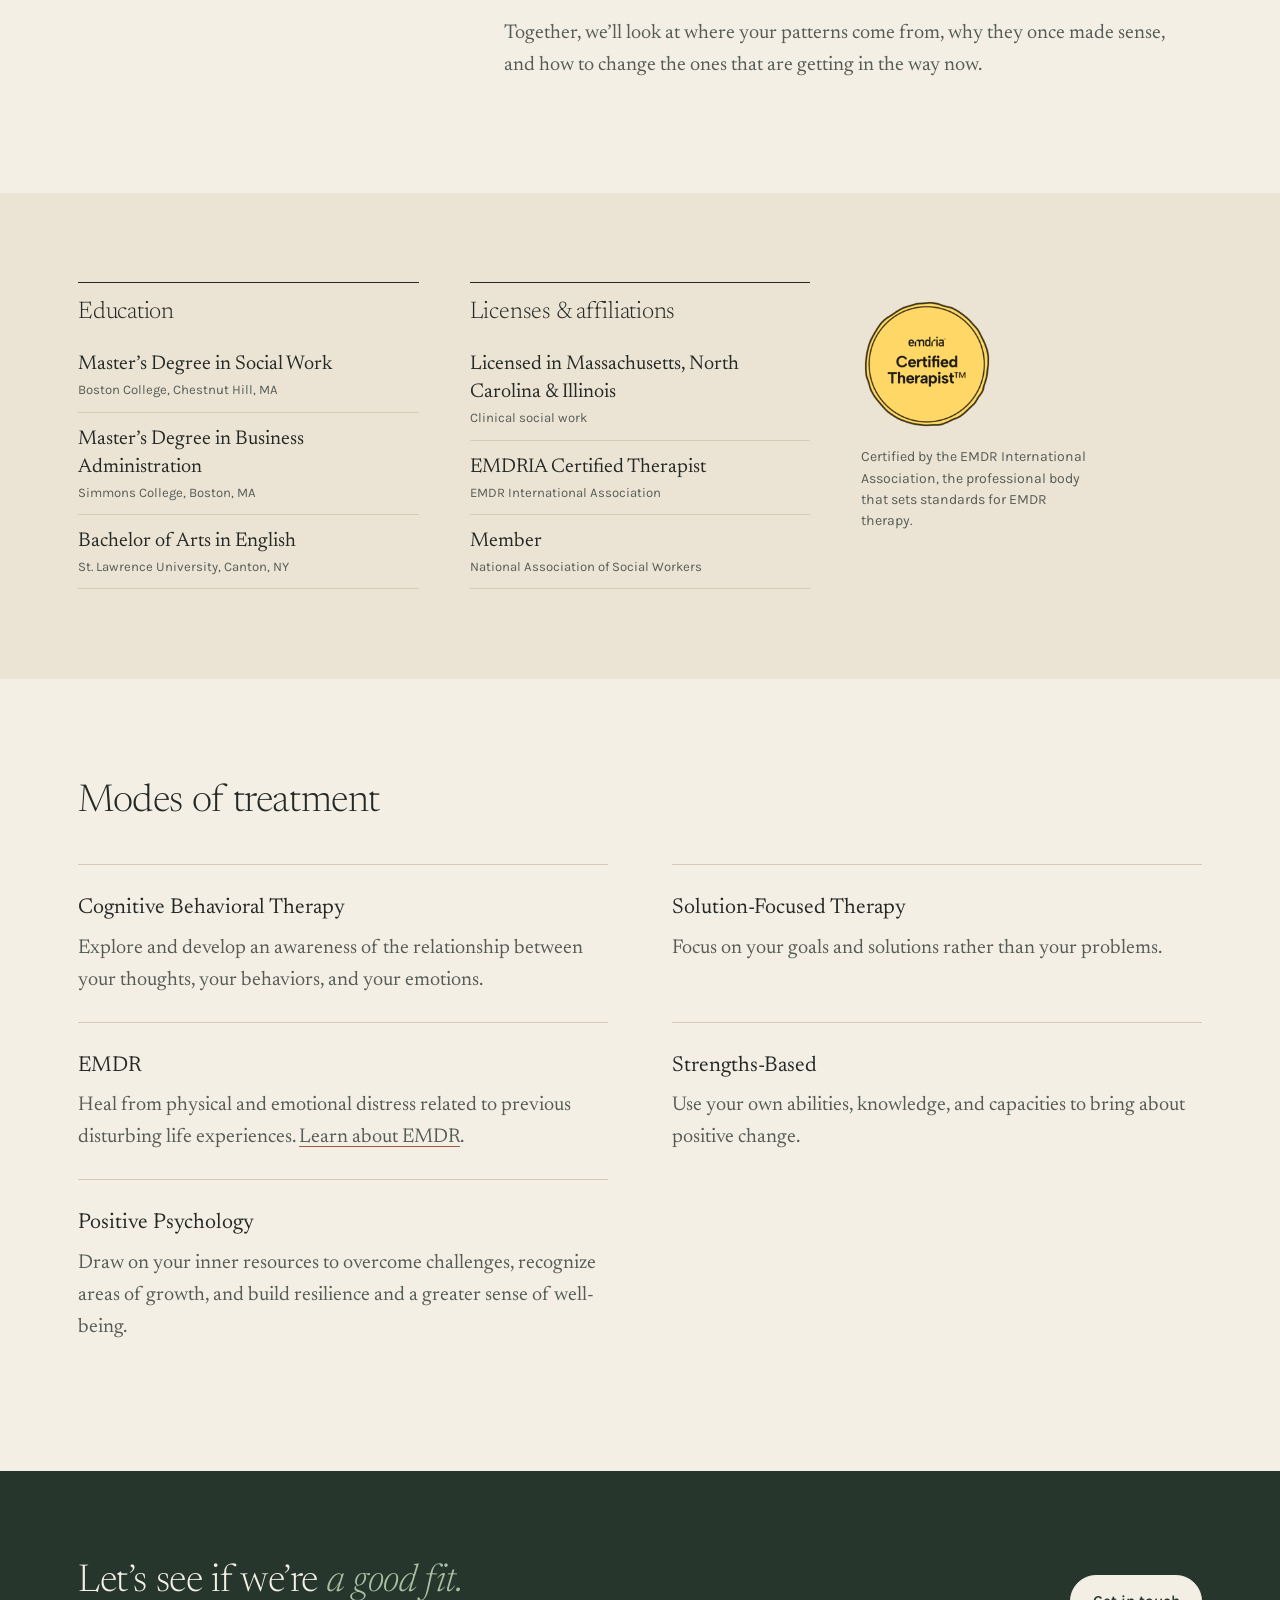
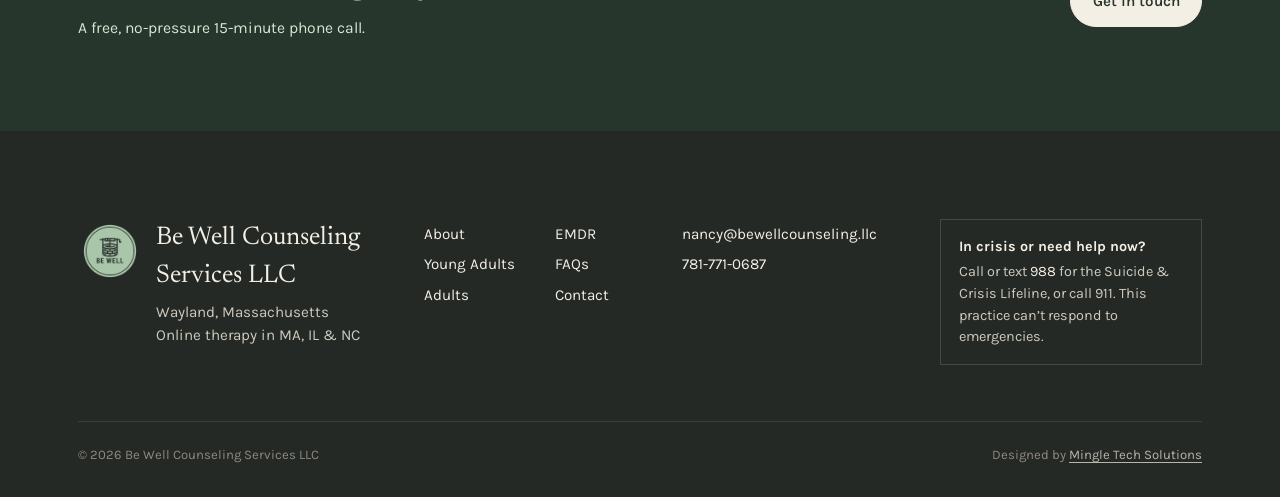
==== commit 2d4414a2: "Feature EMDRIA certification, refresh header and mobile menu - Home: EMDRIA badge strip under the he" ====
--- a/about.html
+++ b/about.html
@@ -4,7 +4,7 @@
   <meta charset="utf-8">
   <meta name="viewport" content="width=device-width, initial-scale=1">
   <title>About Nancy Funkhouser, LICSW | Be Well Counseling Services</title>
-  <meta name="description" content="Nancy Funkhouser, MSW, LICSW, MBA is a licensed clinical social worker and EMDRIA Certified EMDR Therapist offering online therapy in MA, IL and NC.">
+  <meta name="description" content="Nancy Funkhouser, MSW, LICSW, MBA is a licensed clinical social worker and EMDRIA Certified Therapist offering online therapy in MA, IL and NC.">
   <link rel="canonical" href="https://www.bewellcounseling.llc/about.html">
   <meta name="robots" content="index, follow, max-image-preview:large">
   <meta name="theme-color" content="#33473a">
@@ -12,7 +12,7 @@
   <meta property="og:site_name" content="Be Well Counseling Services">
   <meta property="og:locale" content="en_US">
   <meta property="og:title" content="About Nancy Funkhouser, LICSW | Be Well Counseling Services">
-  <meta property="og:description" content="Nancy Funkhouser, MSW, LICSW, MBA is a licensed clinical social worker and EMDRIA Certified EMDR Therapist offering online therapy in MA, IL and NC.">
+  <meta property="og:description" content="Nancy Funkhouser, MSW, LICSW, MBA is a licensed clinical social worker and EMDRIA Certified Therapist offering online therapy in MA, IL and NC.">
   <meta property="og:url" content="https://www.bewellcounseling.llc/about.html">
   <meta property="og:image" content="https://www.bewellcounseling.llc/assets/img/og-image.jpg">
   <meta property="og:image:width" content="1200">
@@ -20,7 +20,7 @@
   <meta property="og:image:alt" content="Nancy Funkhouser, LICSW, smiling on a sofa">
   <meta name="twitter:card" content="summary_large_image">
   <meta name="twitter:title" content="About Nancy Funkhouser, LICSW | Be Well Counseling Services">
-  <meta name="twitter:description" content="Nancy Funkhouser, MSW, LICSW, MBA is a licensed clinical social worker and EMDRIA Certified EMDR Therapist offering online therapy in MA, IL and NC.">
+  <meta name="twitter:description" content="Nancy Funkhouser, MSW, LICSW, MBA is a licensed clinical social worker and EMDRIA Certified Therapist offering online therapy in MA, IL and NC.">
   <meta name="twitter:image" content="https://www.bewellcounseling.llc/assets/img/og-image.jpg">
   <link rel="icon" href="assets/img/logo.png">
   <link rel="apple-touch-icon" href="assets/img/logo.png">
@@ -175,7 +175,7 @@
         {
           "@type": "EducationalOccupationalCredential",
           "credentialCategory": "certification",
-          "name": "EMDRIA Certified EMDR Therapist",
+          "name": "EMDRIA Certified Therapist",
           "recognizedBy": {
             "@type": "Organization",
             "name": "EMDR International Association"
@@ -212,7 +212,7 @@
   "@id": "https://www.bewellcounseling.llc/about.html#webpage",
   "url": "https://www.bewellcounseling.llc/about.html",
   "name": "About Nancy Funkhouser, LICSW | Be Well Counseling Services",
-  "description": "Nancy Funkhouser, MSW, LICSW, MBA is a licensed clinical social worker and EMDRIA Certified EMDR Therapist offering online therapy in MA, IL and NC.",
+  "description": "Nancy Funkhouser, MSW, LICSW, MBA is a licensed clinical social worker and EMDRIA Certified Therapist offering online therapy in MA, IL and NC.",
   "isPartOf": {
     "@id": "https://www.bewellcounseling.llc/#website"
   },
@@ -252,7 +252,7 @@
         <img src="assets/img/logo.png" alt="" width="50" height="50">
         <span><strong>Be Well</strong><small>Counseling Services</small></span>
       </a>
-      <button class="menu-toggle" aria-expanded="false" aria-controls="site-nav"><span>Menu</span></button>
+      <button class="menu-toggle" aria-expanded="false" aria-controls="site-nav" aria-label="Open menu"><span class="menu-toggle__bars" aria-hidden="true"></span></button>
       <nav class="nav" id="site-nav" aria-label="Main">
         <a href="about.html" aria-current="page">About</a>
         <a href="young-adults.html">Young Adults</a>
@@ -271,6 +271,10 @@
         <figure>
           <img src="assets/img/nancy-wide.jpg" alt="Portrait of Nancy Funkhouser" width="1080" height="732">
           <figcaption><b>Nancy Funkhouser</b><span>MSW, LICSW, MBA</span></figcaption>
+          <div class="cred-pill">
+            <img src="assets/img/emdria-certified.png" alt="EMDRIA Certified Therapist badge" width="200" height="200">
+            <p><b>EMDRIA Certified Therapist</b><span>EMDR International Association</span></p>
+          </div>
         </figure>
         <div class="body">
           <h1>Authentic, supportive, and <em>right there with you.</em></h1>
@@ -311,7 +315,7 @@
           <h2>Licenses &amp; affiliations</h2>
           <ul>
             <li>Licensed in Massachusetts, North Carolina &amp; Illinois<small>Clinical social work</small></li>
-            <li>EMDRIA Certified EMDR Therapist<small>EMDR International Association</small></li>
+            <li>EMDRIA Certified Therapist<small>EMDR International Association</small></li>
             <li>Member<small>National Association of Social Workers</small></li>
           </ul>
         </div>
--- a/assets/css/site.css
+++ b/assets/css/site.css
@@ -95,10 +95,10 @@
 .site-header .wrap { display: flex; align-items: center; justify-content: space-between; gap: 24px; min-height: 84px; }
 
 .brand { display: flex; align-items: center; gap: 12px; text-decoration: none; }
-.brand img { width: 50px; height: 50px; }
-.brand span { display: flex; flex-direction: column; line-height: 1.1; }
-.brand strong { font-weight: 500; font-size: 1.5rem; letter-spacing: -0.01em; }
-.brand small { font-family: var(--sans); font-size: 0.75rem; letter-spacing: 0.16em; text-transform: uppercase; color: var(--ink-soft); margin-top: 3px; }
+.brand img { width: 48px; height: 48px; }
+.brand span { display: flex; flex-direction: column; line-height: 1.05; padding-left: 12px; border-left: 1px solid var(--rule); }
+.brand strong { font-weight: 500; font-size: 1.55rem; letter-spacing: -0.015em; }
+.brand small { font-size: 1.02rem; font-style: italic; font-weight: 400; color: var(--moss); margin-top: 2px; }
 
 .nav { display: flex; align-items: center; gap: clamp(14px, 2vw, 30px); font-family: var(--sans); font-size: 0.95rem; }
 .nav a { text-decoration: none; padding: 6px 0; border-bottom: 1px solid transparent; white-space: nowrap; }
@@ -111,11 +111,23 @@
 
 @media (max-width: 960px) {
   .menu-toggle {
-    display: inline-flex; align-items: center; gap: 8px;
-    font-family: var(--sans); font-weight: 600; font-size: 0.9rem;
-    background: none; border: 1px solid var(--ink); border-radius: 999px;
-    padding: 8px 16px; color: var(--ink); cursor: pointer;
+    display: inline-flex; align-items: center; justify-content: center;
+    width: 46px; height: 46px; margin-right: -10px; padding: 0;
+    background: none; border: 0; border-radius: 50%; color: var(--ink); cursor: pointer;
+    transition: background 0.2s;
   }
+  .menu-toggle:hover { background: var(--paper-deep); }
+  .menu-toggle__bars, .menu-toggle__bars::before, .menu-toggle__bars::after {
+    display: block; width: 24px; height: 2px; border-radius: 2px; background: currentColor;
+    transition: transform 0.25s ease, background 0.2s ease, top 0.25s ease;
+  }
+  .menu-toggle__bars { position: relative; }
+  .menu-toggle__bars::before, .menu-toggle__bars::after { content: ""; position: absolute; left: 0; }
+  .menu-toggle__bars::before { top: -7px; }
+  .menu-toggle__bars::after { top: 7px; }
+  .menu-toggle[aria-expanded="true"] .menu-toggle__bars { background: transparent; }
+  .menu-toggle[aria-expanded="true"] .menu-toggle__bars::before { top: 0; transform: rotate(45deg); }
+  .menu-toggle[aria-expanded="true"] .menu-toggle__bars::after { top: 0; transform: rotate(-45deg); }
   .nav {
     position: absolute; top: 100%; left: 0; right: 0;
     flex-direction: column; align-items: stretch; gap: 0;
@@ -123,7 +135,14 @@
     padding: 8px var(--gutter) 24px;
     display: none;
   }
-  .nav.is-open { display: flex; }
+  .nav.is-open { display: flex; box-shadow: 0 14px 28px rgba(20, 28, 22, 0.14); }
+  body.menu-open { overflow: hidden; }
+  body.menu-open::after {
+    content: ""; position: fixed; inset: 0; z-index: 10;
+    background: rgba(20, 28, 22, 0.45);
+    animation: menu-dim 0.2s ease;
+  }
+  @keyframes menu-dim { from { opacity: 0; } to { opacity: 1; } }
   .nav a { padding: 14px 0; border-bottom: 1px solid var(--rule); font-size: 1.05rem; }
   .nav a[aria-current="page"] { border-bottom-color: var(--rule); color: var(--clay); }
   .nav .btn { margin-top: 18px; justify-content: center; border-bottom: 1px solid var(--moss); }
@@ -132,8 +151,13 @@
 /* ---------- Home: hero ---------- */
 
 .hero { padding: clamp(40px, 6vw, 88px) 0 clamp(56px, 7vw, 104px); }
-.hero .wrap { display: grid; grid-template-columns: 1.08fr 0.92fr; gap: clamp(32px, 5vw, 80px); align-items: end; }
+.hero .wrap { display: grid; grid-template-columns: 1.08fr 0.92fr; gap: clamp(32px, 5vw, 80px); align-items: center; }
 .hero__name { font-size: 1rem; }
+.hero__cred { display: flex; align-items: center; gap: 16px; margin-top: 36px; padding-top: 24px; border-top: 1px solid var(--rule); max-width: 460px; }
+.hero__cred img { width: 72px; height: 72px; flex: none; }
+.hero__cred p { margin: 0; }
+.hero__cred b { display: block; font-weight: 500; font-size: 1.2rem; line-height: 1.3; }
+.hero__cred span { display: block; font-family: var(--sans); font-size: 0.88rem; color: var(--ink-soft); margin-top: 2px; }
 .hero h1 { margin: 18px 0 28px; font-size: clamp(2.1rem, 3.8vw, 3.3rem); }
 .hero__lede { font-size: 1.15em; line-height: 1.55; color: var(--ink); max-width: 36ch; margin-bottom: 14px; }
 .hero__actions { display: flex; flex-wrap: wrap; gap: 14px 22px; align-items: center; margin-top: 34px; }
@@ -285,6 +309,35 @@
 .page-hero .label { color: var(--sage-pale); }
 .page-hero h1 { margin: 0; }
 .page-hero h1 em { color: var(--sage-pale); }
+.cred-pill {
+  display: flex; align-items: center; gap: 14px;
+  padding: 10px 20px 10px 10px; border-radius: 22px; margin-bottom: 28px;
+  background: #efe4cb;
+  border: 1px solid rgba(163, 90, 60, 0.18);
+  box-shadow: 0 6px 18px rgba(60, 45, 20, 0.1), inset 0 1px 0 rgba(255, 255, 255, 0.6);
+  color: var(--ink);
+}
+.cred-pill img { width: 64px; height: 64px; flex: none; border-radius: 50%; box-shadow: 0 0 0 3px rgba(255, 255, 255, 0.75); }
+.cred-pill p { margin: 0; }
+.cred-pill b { display: block; font-weight: 500; font-size: 1.12rem; line-height: 1.25; }
+.cred-pill span { display: block; font-family: var(--sans); font-size: 0.68rem; font-weight: 600; letter-spacing: 0.07em; text-transform: uppercase; color: var(--clay); margin-top: 5px; line-height: 1.4; }
+.about-top figcaption + .cred-pill { margin: 20px 0 0; }
+
+/* Same pill, floating on the EMDR hero photo */
+.page-hero--cert .wrap { display: flex; flex-wrap: wrap; align-items: flex-end; justify-content: space-between; gap: 24px 40px; }
+.cred-pill--hero {
+  margin: 0; border-radius: 999px; padding: 10px 30px 10px 10px; gap: 16px;
+  background: rgba(239, 228, 203, 0.86);
+  -webkit-backdrop-filter: blur(16px) saturate(120%); backdrop-filter: blur(16px) saturate(120%);
+  border-color: rgba(255, 255, 255, 0.55);
+  box-shadow: 0 10px 30px rgba(0, 0, 0, 0.22), inset 0 1px 0 rgba(255, 255, 255, 0.55);
+}
+.cred-pill--hero img { width: 76px; height: 76px; }
+.cred-pill--hero b { font-size: 1.3rem; }
+.cred-pill--hero span { font-size: 0.72rem; letter-spacing: 0.12em; }
+@media (min-width: 561px) { .cred-pill--hero b { white-space: nowrap; } }
+@supports not ((backdrop-filter: blur(1px)) or (-webkit-backdrop-filter: blur(1px))) { .cred-pill--hero { background: #efe4cb; } }
+@media (max-width: 560px) { .cred-pill--hero { border-radius: 20px; padding: 12px 18px 12px 12px; gap: 12px; } .cred-pill--hero img { width: 60px; height: 60px; } .cred-pill--hero b { font-size: 1.1rem; } }
 
 .page-title { padding: clamp(56px, 7vw, 100px) 0 clamp(32px, 4vw, 56px); border-bottom: 1px solid var(--rule); }
 .page-title h1 { margin: 0; }
@@ -354,7 +407,7 @@
 .about-top { padding: clamp(48px, 6vw, 88px) 0 clamp(56px, 7vw, 104px); }
 .about-top .wrap { display: grid; grid-template-columns: 5fr 7fr; gap: clamp(36px, 6vw, 96px); align-items: start; }
 .about-top figure { margin: 0; position: sticky; top: 24px; }
-.about-top figure img { width: 100%; aspect-ratio: 4 / 5; object-fit: cover; object-position: 38% center; }
+.about-top figure > img { width: 100%; aspect-ratio: 4 / 5; object-fit: cover; object-position: 38% center; }
 .about-top figcaption { margin-top: 16px; }
 .about-top figcaption b { display: block; font-weight: 500; font-size: 1.45rem; }
 .about-top figcaption span { font-family: var(--sans); font-size: 1rem; color: var(--ink-soft); }
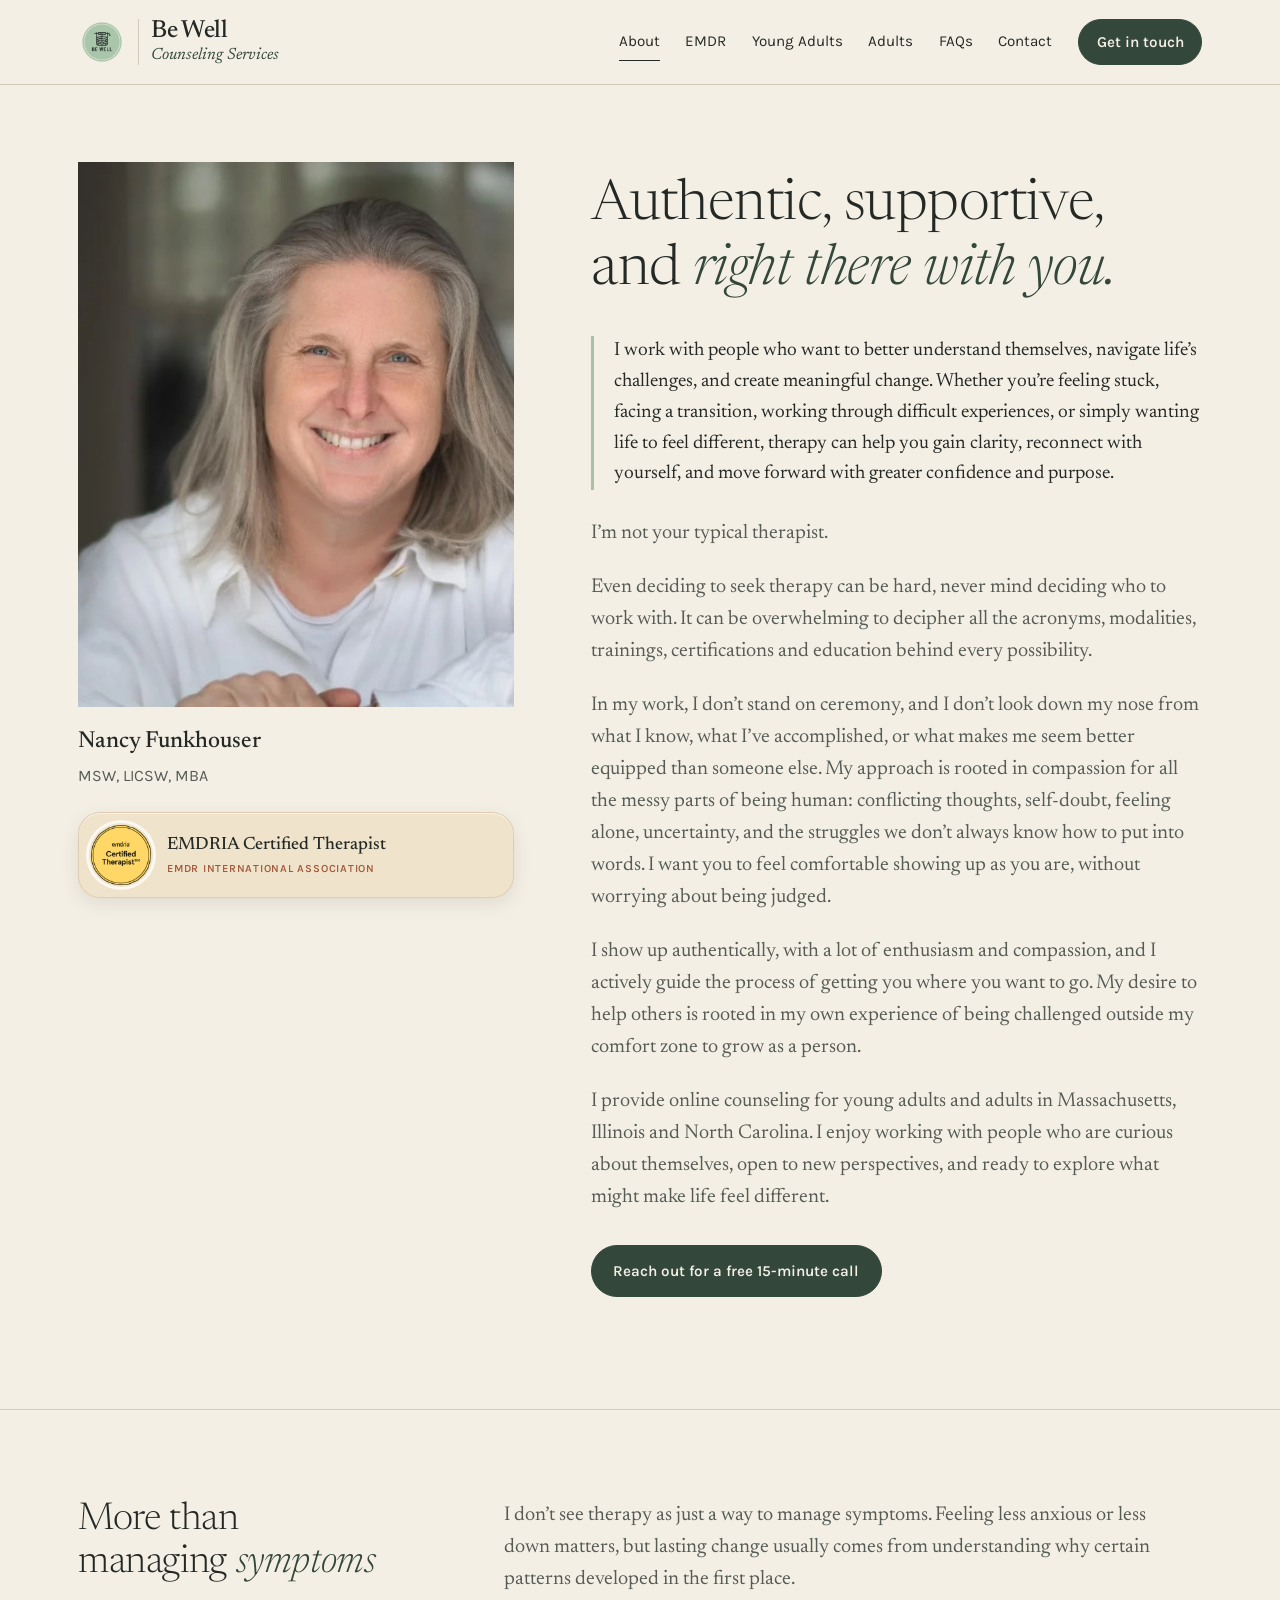
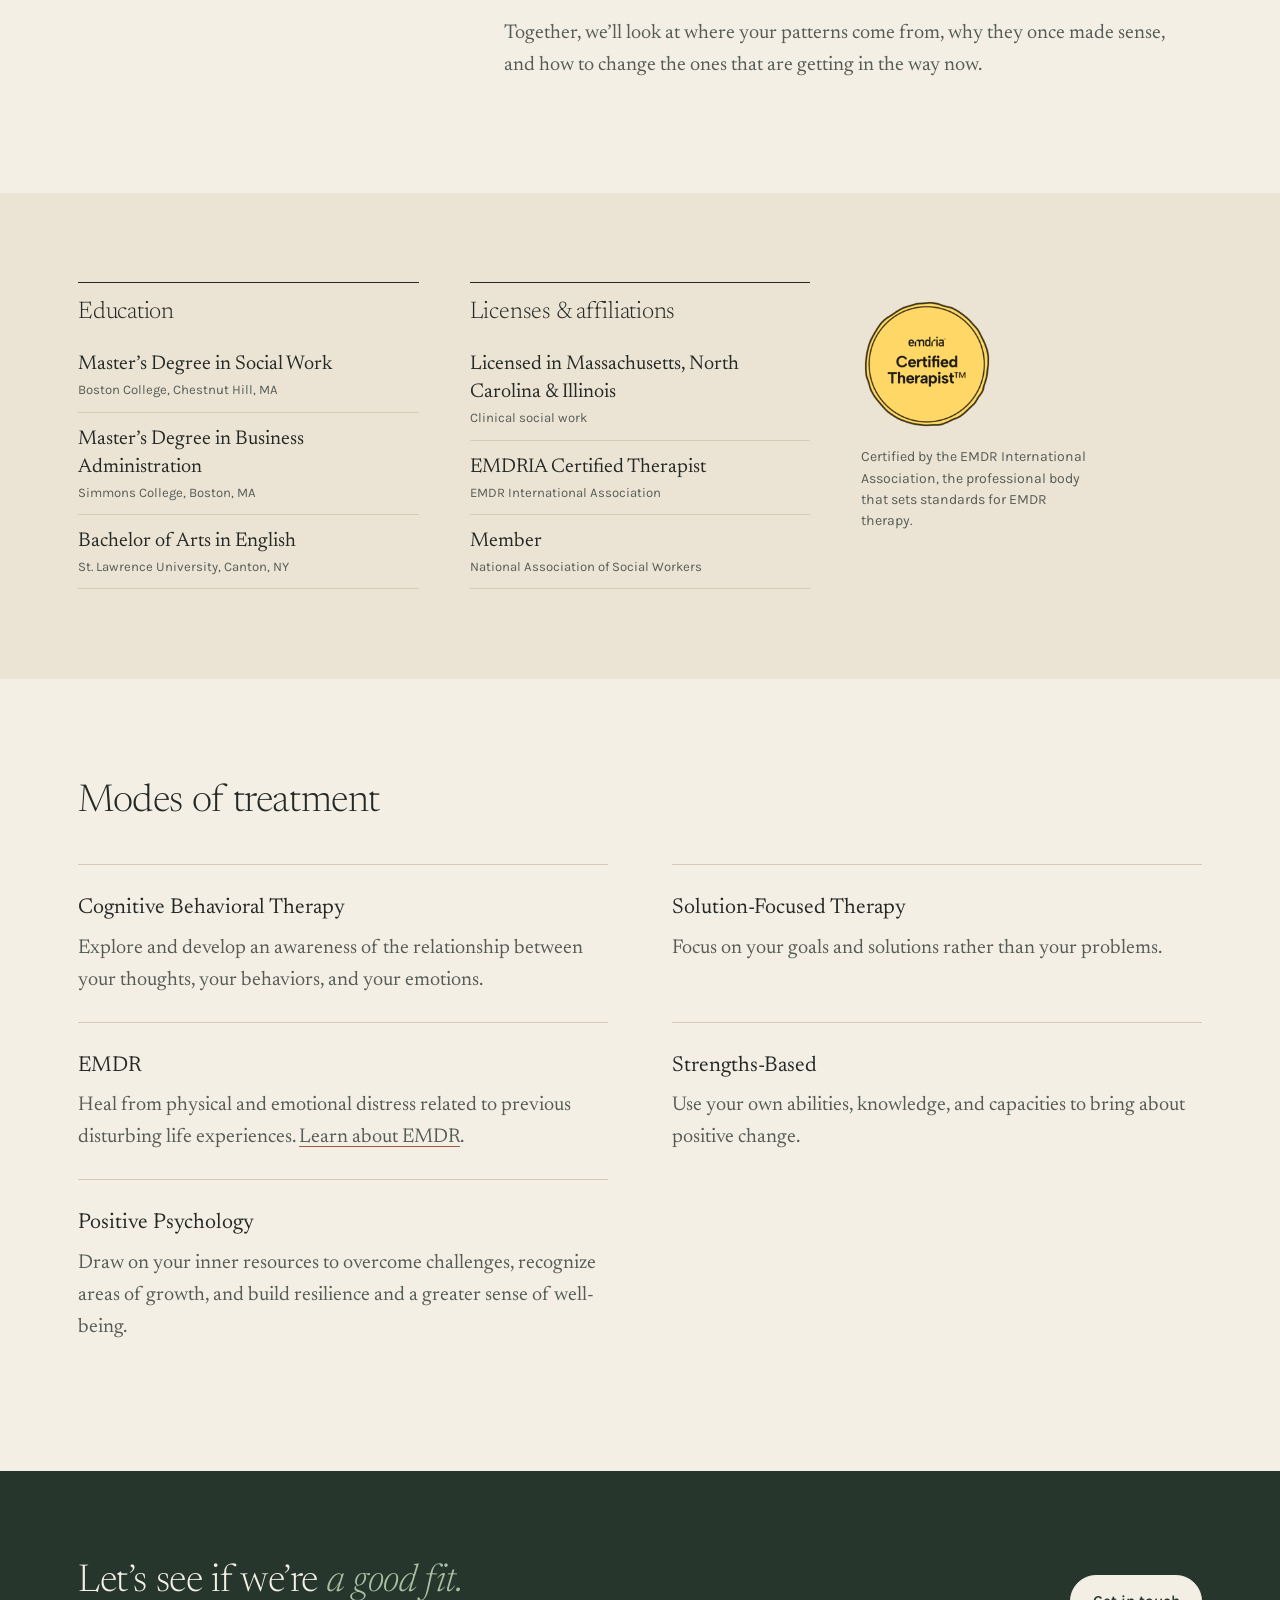
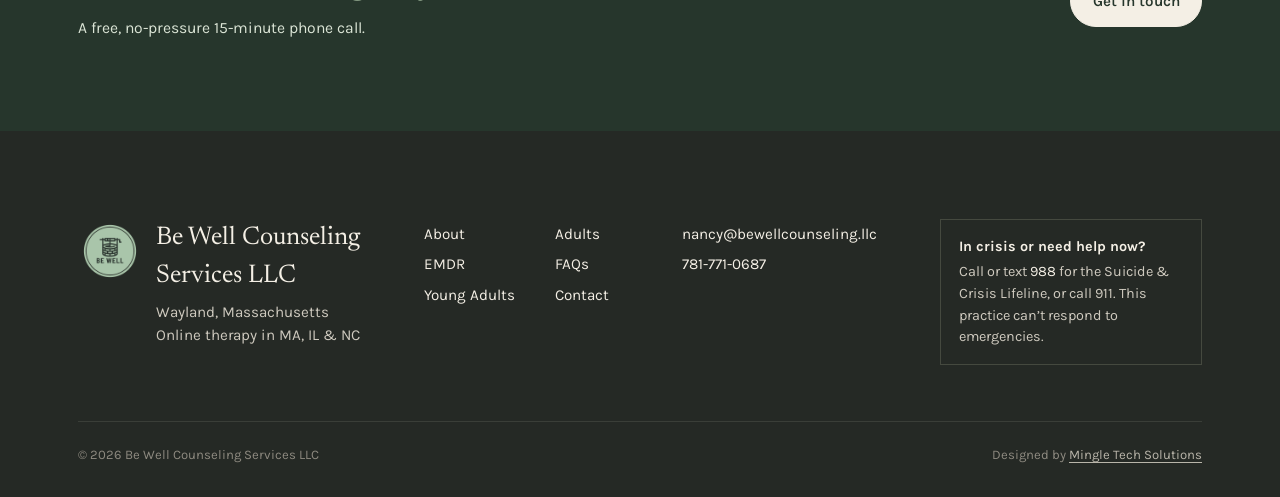
==== commit 33dcc2d9: "Lead with EMDR across the site - Home and EMDR page titles and descriptions now lead with "EMDR ther" ====
--- a/about.html
+++ b/about.html
@@ -5,7 +5,7 @@
   <meta name="viewport" content="width=device-width, initial-scale=1">
   <title>About Nancy Funkhouser, LICSW | Be Well Counseling Services</title>
   <meta name="description" content="Nancy Funkhouser, MSW, LICSW, MBA is a licensed clinical social worker and EMDRIA Certified Therapist offering online therapy in MA, IL and NC.">
-  <link rel="canonical" href="https://www.bewellcounseling.llc/about.html">
+  <link rel="canonical" href="https://bewellcounseling.llc/about">
   <meta name="robots" content="index, follow, max-image-preview:large">
   <meta name="theme-color" content="#33473a">
   <meta property="og:type" content="website">
@@ -13,17 +13,18 @@
   <meta property="og:locale" content="en_US">
   <meta property="og:title" content="About Nancy Funkhouser, LICSW | Be Well Counseling Services">
   <meta property="og:description" content="Nancy Funkhouser, MSW, LICSW, MBA is a licensed clinical social worker and EMDRIA Certified Therapist offering online therapy in MA, IL and NC.">
-  <meta property="og:url" content="https://www.bewellcounseling.llc/about.html">
-  <meta property="og:image" content="https://www.bewellcounseling.llc/assets/img/og-image.jpg">
+  <meta property="og:url" content="https://bewellcounseling.llc/about">
+  <meta property="og:image" content="https://bewellcounseling.llc/assets/img/og-image.jpg">
   <meta property="og:image:width" content="1200">
   <meta property="og:image:height" content="630">
   <meta property="og:image:alt" content="Nancy Funkhouser, LICSW, smiling on a sofa">
   <meta name="twitter:card" content="summary_large_image">
   <meta name="twitter:title" content="About Nancy Funkhouser, LICSW | Be Well Counseling Services">
   <meta name="twitter:description" content="Nancy Funkhouser, MSW, LICSW, MBA is a licensed clinical social worker and EMDRIA Certified Therapist offering online therapy in MA, IL and NC.">
-  <meta name="twitter:image" content="https://www.bewellcounseling.llc/assets/img/og-image.jpg">
-  <link rel="icon" href="assets/img/logo.png">
-  <link rel="apple-touch-icon" href="assets/img/logo.png">
+  <meta name="twitter:image" content="https://bewellcounseling.llc/assets/img/og-image.jpg">
+  <link rel="icon" href="/favicon.ico" sizes="48x48">
+  <link rel="icon" href="/assets/img/favicon-96.png" type="image/png" sizes="96x96">
+  <link rel="apple-touch-icon" href="/assets/img/apple-touch-icon.png">
   <link rel="preconnect" href="https://fonts.googleapis.com">
   <link rel="preconnect" href="https://fonts.gstatic.com" crossorigin>
   <link href="https://fonts.googleapis.com/css2?family=Karla:wght@400;500;600&family=Newsreader:ital,opsz,wght@0,6..72,300..600;1,6..72,300..600&display=swap" rel="stylesheet">
@@ -38,13 +39,13 @@
         "MedicalBusiness",
         "ProfessionalService"
       ],
-      "@id": "https://www.bewellcounseling.llc/#practice",
+      "@id": "https://bewellcounseling.llc/#practice",
       "name": "Be Well Counseling Services LLC",
       "alternateName": "Be Well Counseling Services",
-      "url": "https://www.bewellcounseling.llc/",
-      "logo": "https://www.bewellcounseling.llc/assets/img/logo.png",
-      "image": "https://www.bewellcounseling.llc/assets/img/og-image.jpg",
-      "description": "Online therapy and EMDR for adults and young adults (17+) in Massachusetts, Illinois and North Carolina with Nancy Funkhouser, MSW, LICSW, MBA.",
+      "url": "https://bewellcounseling.llc/",
+      "logo": "https://bewellcounseling.llc/assets/img/logo.png",
+      "image": "https://bewellcounseling.llc/assets/img/og-image.jpg",
+      "description": "Online EMDR therapy and counseling with Nancy Funkhouser, MSW, LICSW, MBA, an EMDRIA Certified EMDR Therapist, for adults and young adults (17+) in Massachusetts, Illinois and North Carolina.",
       "telephone": "+1-781-771-0687",
       "email": "nancy@bewellcounseling.llc",
       "address": {
@@ -70,18 +71,25 @@
       "priceRange": "$200 per 55-minute session",
       "paymentAccepted": "Credit card, HSA, FSA, BCBS insurance",
       "isAcceptingNewPatients": true,
+      "openingHoursSpecification": {
+        "@type": "OpeningHoursSpecification",
+        "dayOfWeek": ["Monday", "Tuesday", "Wednesday", "Thursday", "Friday"],
+        "opens": "09:00",
+        "closes": "19:00"
+      },
       "medicalSpecialty": "Psychiatric",
       "founder": {
-        "@id": "https://www.bewellcounseling.llc/#nancy"
+        "@id": "https://bewellcounseling.llc/#nancy"
       },
       "employee": {
-        "@id": "https://www.bewellcounseling.llc/#nancy"
+        "@id": "https://bewellcounseling.llc/#nancy"
       },
       "knowsAbout": [
+        "EMDR therapy",
+        "Eye Movement Desensitization and Reprocessing",
+        "Trauma",
         "Anxiety",
         "Depression",
-        "Trauma",
-        "EMDR therapy",
         "Stress",
         "Life transitions",
         "Relationships",
@@ -97,8 +105,18 @@
             "@type": "Offer",
             "itemOffered": {
               "@type": "Service",
+              "name": "EMDR therapy",
+              "alternateName": "Eye Movement Desensitization and Reprocessing",
+              "url": "https://bewellcounseling.llc/emdr",
+              "serviceType": "EMDR therapy"
+            }
+          },
+          {
+            "@type": "Offer",
+            "itemOffered": {
+              "@type": "Service",
               "name": "Therapy for adults",
-              "url": "https://www.bewellcounseling.llc/adults.html",
+              "url": "https://bewellcounseling.llc/adults",
               "serviceType": "Online therapy"
             }
           },
@@ -107,16 +125,7 @@
             "itemOffered": {
               "@type": "Service",
               "name": "Therapy for young adults (17+)",
-              "url": "https://www.bewellcounseling.llc/young-adults.html",
-              "serviceType": "Online therapy"
-            }
-          },
-          {
-            "@type": "Offer",
-            "itemOffered": {
-              "@type": "Service",
-              "name": "EMDR therapy",
-              "url": "https://www.bewellcounseling.llc/emdr.html",
+              "url": "https://bewellcounseling.llc/young-adults",
               "serviceType": "Online therapy"
             }
           }
@@ -125,14 +134,21 @@
     },
     {
       "@type": "Person",
-      "@id": "https://www.bewellcounseling.llc/#nancy",
+      "@id": "https://bewellcounseling.llc/#nancy",
+      "sameAs": [
+        "https://www.emdria.org/directory/people/nancy-funkhouser/",
+        "https://www.linkedin.com/in/nancy-funkhouser-msw-licsw-1181a656/"
+      ],
       "name": "Nancy Funkhouser",
       "honorificSuffix": "MSW, LICSW, MBA",
-      "jobTitle": "Licensed Independent Clinical Social Worker",
-      "url": "https://www.bewellcounseling.llc/about.html",
-      "image": "https://www.bewellcounseling.llc/assets/img/nancy-wide.jpg",
+      "jobTitle": [
+        "EMDRIA Certified EMDR Therapist",
+        "Licensed Independent Clinical Social Worker"
+      ],
+      "url": "https://bewellcounseling.llc/about",
+      "image": "https://bewellcounseling.llc/assets/img/nancy-wide.jpg",
       "worksFor": {
-        "@id": "https://www.bewellcounseling.llc/#practice"
+        "@id": "https://bewellcounseling.llc/#practice"
       },
       "alumniOf": [
         {
@@ -194,11 +210,11 @@
     },
     {
       "@type": "WebSite",
-      "@id": "https://www.bewellcounseling.llc/#website",
-      "url": "https://www.bewellcounseling.llc/",
+      "@id": "https://bewellcounseling.llc/#website",
+      "url": "https://bewellcounseling.llc/",
       "name": "Be Well Counseling Services",
       "publisher": {
-        "@id": "https://www.bewellcounseling.llc/#practice"
+        "@id": "https://bewellcounseling.llc/#practice"
       },
       "inLanguage": "en-US"
     }
@@ -209,19 +225,19 @@
 {
   "@context": "https://schema.org",
   "@type": "AboutPage",
-  "@id": "https://www.bewellcounseling.llc/about.html#webpage",
-  "url": "https://www.bewellcounseling.llc/about.html",
+  "@id": "https://bewellcounseling.llc/about#webpage",
+  "url": "https://bewellcounseling.llc/about",
   "name": "About Nancy Funkhouser, LICSW | Be Well Counseling Services",
   "description": "Nancy Funkhouser, MSW, LICSW, MBA is a licensed clinical social worker and EMDRIA Certified Therapist offering online therapy in MA, IL and NC.",
   "isPartOf": {
-    "@id": "https://www.bewellcounseling.llc/#website"
+    "@id": "https://bewellcounseling.llc/#website"
   },
   "about": {
-    "@id": "https://www.bewellcounseling.llc/#practice"
+    "@id": "https://bewellcounseling.llc/#practice"
   },
   "inLanguage": "en-US",
   "mainEntity": {
-    "@id": "https://www.bewellcounseling.llc/#nancy"
+    "@id": "https://bewellcounseling.llc/#nancy"
   },
   "breadcrumb": {
     "@type": "BreadcrumbList",
@@ -230,13 +246,13 @@
         "@type": "ListItem",
         "position": 1,
         "name": "Home",
-        "item": "https://www.bewellcounseling.llc/"
+        "item": "https://bewellcounseling.llc/"
       },
       {
         "@type": "ListItem",
         "position": 2,
         "name": "About Nancy Funkhouser, LICSW",
-        "item": "https://www.bewellcounseling.llc/about.html"
+        "item": "https://bewellcounseling.llc/about"
       }
     ]
   }
@@ -248,19 +264,19 @@
 
   <header class="site-header">
     <div class="wrap">
-      <a class="brand" href="index.html">
+      <a class="brand" href="/">
         <img src="assets/img/logo.png" alt="" width="50" height="50">
         <span><strong>Be Well</strong><small>Counseling Services</small></span>
       </a>
       <button class="menu-toggle" aria-expanded="false" aria-controls="site-nav" aria-label="Open menu"><span class="menu-toggle__bars" aria-hidden="true"></span></button>
       <nav class="nav" id="site-nav" aria-label="Main">
-        <a href="about.html" aria-current="page">About</a>
-        <a href="young-adults.html">Young Adults</a>
-        <a href="adults.html">Adults</a>
-        <a href="emdr.html">EMDR</a>
-        <a href="faqs.html">FAQs</a>
-        <a href="contact.html">Contact</a>
-        <a class="btn" href="contact.html">Get in touch</a>
+        <a href="/about" aria-current="page">About</a>
+        <a href="/emdr">EMDR</a>
+        <a href="/young-adults">Young Adults</a>
+        <a href="/adults">Adults</a>
+        <a href="/faq">FAQs</a>
+        <a href="/contact">Contact</a>
+        <a class="btn" href="/contact">Get in touch</a>
       </nav>
     </div>
   </header>
@@ -284,7 +300,7 @@
           <p>In my work, I don’t stand on ceremony, and I don’t look down my nose from what I know, what I’ve accomplished, or what makes me seem better equipped than someone else. My approach is rooted in compassion for all the messy parts of being human: conflicting thoughts, self-doubt, feeling alone, uncertainty, and the struggles we don’t always know how to put into words. I want you to feel comfortable showing up as you are, without worrying about being judged.</p>
           <p>I show up authentically, with a lot of enthusiasm and compassion, and I actively guide the process of getting you where you want to go. My desire to help others is rooted in my own experience of being challenged outside my comfort zone to grow as a person.</p>
           <p>I provide online counseling for young adults and adults in Massachusetts, Illinois and North Carolina. I enjoy working with people who are curious about themselves, open to new perspectives, and ready to explore what might make life feel different.</p>
-          <p style="margin-top:32px"><a class="btn" href="contact.html">Reach out for a free 15-minute call</a></p>
+          <p style="margin-top:32px"><a class="btn" href="/contact">Reach out for a free 15-minute call</a></p>
         </div>
       </div>
     </section>
@@ -332,7 +348,7 @@
         <dl>
           <div class="reveal"><dt>Cognitive Behavioral Therapy</dt><dd>Explore and develop an awareness of the relationship between your thoughts, your behaviors, and your emotions.</dd></div>
           <div class="reveal"><dt>Solution-Focused Therapy</dt><dd>Focus on your goals and solutions rather than your problems.</dd></div>
-          <div class="reveal"><dt>EMDR</dt><dd>Heal from physical and emotional distress related to previous disturbing life experiences. <a href="emdr.html">Learn about EMDR</a>.</dd></div>
+          <div class="reveal"><dt>EMDR</dt><dd>Heal from physical and emotional distress related to previous disturbing life experiences. <a href="/emdr">Learn about EMDR</a>.</dd></div>
           <div class="reveal"><dt>Strengths-Based</dt><dd>Use your own abilities, knowledge, and capacities to bring about positive change.</dd></div>
           <div class="reveal"><dt>Positive Psychology</dt><dd>Draw on your inner resources to overcome challenges, recognize areas of growth, and build resilience and a greater sense of well-being.</dd></div>
         </dl>
@@ -346,7 +362,7 @@
           <p>A free, no-pressure 15-minute phone call.</p>
         </div>
         <div class="actions">
-          <a class="btn btn--light" href="contact.html">Get in touch</a>
+          <a class="btn btn--light" href="/contact">Get in touch</a>
         </div>
       </div>
     </section>
@@ -361,12 +377,12 @@
         </div>
         <nav aria-label="Footer">
           <ul class="footer-links">
-            <li><a href="about.html">About</a></li>
-            <li><a href="young-adults.html">Young Adults</a></li>
-            <li><a href="adults.html">Adults</a></li>
-            <li><a href="emdr.html">EMDR</a></li>
-            <li><a href="faqs.html">FAQs</a></li>
-            <li><a href="contact.html">Contact</a></li>
+            <li><a href="/about">About</a></li>
+            <li><a href="/emdr">EMDR</a></li>
+            <li><a href="/young-adults">Young Adults</a></li>
+            <li><a href="/adults">Adults</a></li>
+            <li><a href="/faq">FAQs</a></li>
+            <li><a href="/contact">Contact</a></li>
           </ul>
         </nav>
         <ul>
--- a/assets/css/site.css
+++ b/assets/css/site.css
@@ -458,6 +458,7 @@
   list-style: none; cursor: pointer; padding: 22px 48px 22px 0; position: relative;
   font-size: 1.2rem; line-height: 1.35;
 }
+.faq summary h3 { font: inherit; letter-spacing: inherit; color: inherit; margin: 0; }
 .faq summary::-webkit-details-marker { display: none; }
 .faq summary::after {
   content: ""; position: absolute; right: 6px; top: 50%; width: 12px; height: 12px;
